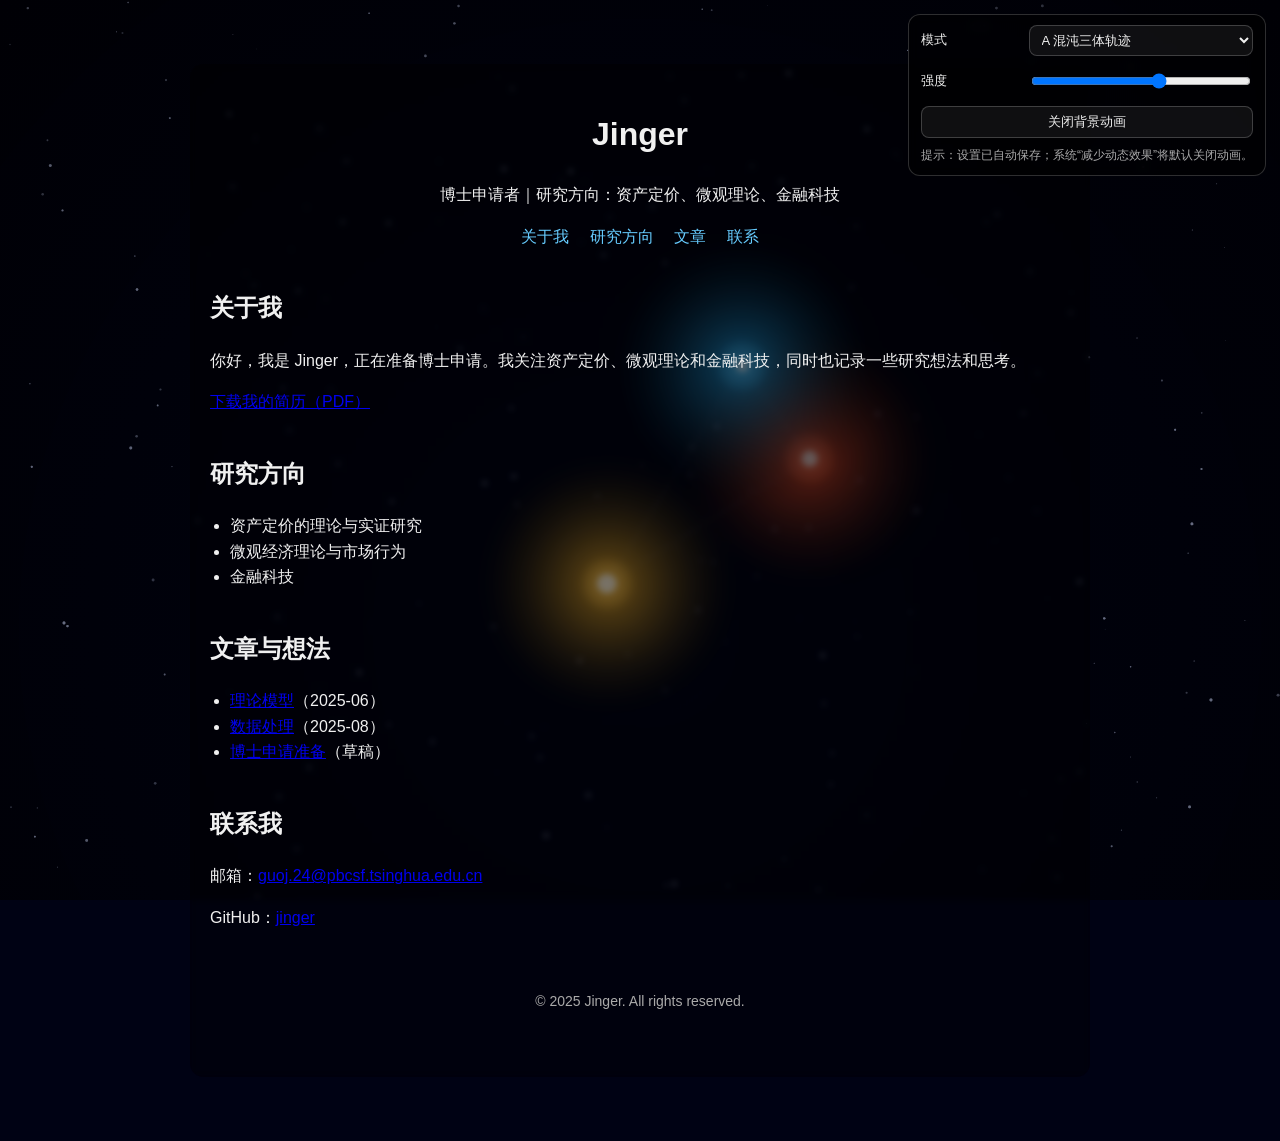
==== index.html @ 5fe36a2c "chore: site update 2025-09-07 17:01:56" ====
<!doctype html>
<html lang="zh-CN">
<head>
  <meta charset="utf-8">
  <title>Jinger - 个人主页</title>
  <meta name="viewport" content="width=device-width, initial-scale=1">
  <style>
    :root { --panel-bg: rgba(0,0,0,.35); --text:#f0f0f0; --link:#66ccff; --accent:#7cc0ff; }
    body { margin:0; font-family:-apple-system,BlinkMacSystemFont,"Segoe UI",Roboto,Helvetica,Arial,sans-serif;
           line-height:1.6; color:var(--text); background:#000214; }
    main { max-width:860px; margin:64px auto; padding:24px 20px; background:var(--panel-bg);
           backdrop-filter:blur(3px); border-radius:14px; position:relative; z-index:0; }
    header, footer { text-align:center; margin-bottom:40px; }
    nav a { margin:0 8px; text-decoration:none; color:var(--link); }
    section { margin-bottom:40px; } ul { padding-left:20px; }
    footer { color:#aaa; font-size:14px; margin-top:60px; }
    .hud{ position:fixed; top:14px; right:14px; z-index:10; display:grid; gap:8px; grid-template-columns:auto auto;
          align-items:center; background:rgba(0,0,0,.5); border:1px solid rgba(255,255,255,.18); border-radius:12px;
          padding:10px 12px; backdrop-filter:blur(6px); font-size:13px; }
    .hud select,.hud input[type="range"],.hud button{ background:rgba(255,255,255,.06); color:var(--text);
          border:1px solid rgba(255,255,255,.2); border-radius:8px; padding:6px 8px; font-size:13px; }
    .hud .wide{ grid-column:1 / -1; } .hud .muted{ opacity:.7; font-size:12px; }
  </style>
</head>
<body>
  <canvas id="bg" style="position:fixed;inset:0;z-index:-2;display:block;"></canvas>
  <div aria-hidden="true" style="position:fixed;inset:0;
       background:radial-gradient(ellipse at 50% 70%, rgba(0,10,30,.25), rgba(0,0,0,.62)); z-index:-1;"></div>

  <div class="hud" role="region" aria-label="背景设置">
    <label for="mode">模式</label>
    <select id="mode" aria-label="背景模式选择">
      <option value="chaos">A 混沌三体轨迹</option>
      <option value="eclipse">B 掩星日食</option>
      <option value="emblem">C 三日凌空符号</option>
    </select>
    <label for="intensity">强度</label>
    <input id="intensity" type="range" min="0" max="100" step="1" value="60" aria-label="动画强度">
    <button id="toggle" class="wide" aria-pressed="true">关闭背景动画</button>
    <div class="muted wide">提示：设置已自动保存；系统“减少动态效果”将默认关闭动画。</div>
  </div>

  <main>
    <header>
      <h1>Jinger</h1>
      <p>博士申请者｜研究方向：资产定价、微观理论、金融科技</p>
      <nav>
        <a href="#about">关于我</a>
        <a href="#research">研究方向</a>
        <a href="#articles">文章</a>
        <a href="#contact">联系</a>
      </nav>
    </header>

    <section id="about">
      <h2>关于我</h2>
      <p>你好，我是 Jinger，正在准备博士申请。我关注资产定价、微观理论和金融科技，同时也记录一些研究想法和思考。</p>
      <p><a href="CV.pdf" target="_blank">下载我的简历（PDF）</a></p>
    </section>

    <section id="research">
      <h2>研究方向</h2>
      <ul>
        <li>资产定价的理论与实证研究</li>
        <li>微观经济理论与市场行为</li>
        <li>金融科技</li>
      </ul>
    </section>

    <section id="articles">
      <h2>文章与想法</h2>
      <ul>
        <li><a href="#">理论模型</a>（2025-06）</li>
        <li><a href="#">数据处理</a>（2025-08）</li>
        <li><a href="#">博士申请准备</a>（草稿）</li>
      </ul>
    </section>

    <section id="contact">
      <h2>联系我</h2>
      <p>邮箱：<a href="mailto:guoj.24@pbcsf.tsinghua.edu.cn">guoj.24@pbcsf.tsinghua.edu.cn</a></p>
      <p>GitHub：<a href="https://github.com/jingeriiing" target="_blank">jinger</a></p>
    </section>

    <footer><p>© 2025 Jinger. All rights reserved.</p></footer>
  </main>

  <script>
  (function(){
    const canvas = document.getElementById('bg');
    const ctx = canvas.getContext('2d');
    const dpr = Math.min(window.devicePixelRatio || 1, 2);
    const selMode = document.getElementById('mode');
    const rangeIntensity = document.getElementById('intensity');
    const btnToggle = document.getElementById('toggle');
    const key = 'bg-state-v1';
    const prefersReduced = matchMedia('(prefers-reduced-motion: reduce)').matches;
    const saved = JSON.parse(localStorage.getItem(key) || 'null');
    const state = { running: saved?.running ?? (!prefersReduced), mode: saved?.mode ?? 'chaos', intensity: saved?.intensity ?? 60 };

    selMode.value = state.mode; rangeIntensity.value = state.intensity;
    btnToggle.setAttribute('aria-pressed', state.running);
    btnToggle.textContent = state.running ? '关闭背景动画' : '开启背景动画';

    function persist(){ localStorage.setItem(key, JSON.stringify(state)); }
    function resize(){ canvas.width=Math.floor(innerWidth*dpr); canvas.height=Math.floor(innerHeight*dpr);
      ctx.setTransform(dpr,0,0,dpr,0,0); if(!state.running){ ctx.fillStyle='#000214'; ctx.fillRect(0,0,innerWidth,innerHeight);} }
    addEventListener('resize', resize, {passive:true}); resize();

    function makeStars(n){ return Array.from({length:n},()=>({x:Math.random()*innerWidth,y:Math.random()*innerHeight,r:Math.random()*1.2+.3,a:Math.random()*Math.PI*2,s:Math.random()*.2+.05})); }

    function Chaos(){ const stars=makeStars(240);
      const suns=[{x:innerWidth*.52,y:innerHeight*.45,r:3.2,hue:40,phase:Math.random()*6.28},
                  {x:innerWidth*.48,y:innerHeight*.52,r:2.6,hue:12,phase:Math.random()*6.28},
                  {x:innerWidth*.55,y:innerHeight*.50,r:2.0,hue:200,phase:Math.random()*6.28}];
      let t=0; return { step(intensity){ const k=intensity/60; t+=0.016*k;
        ctx.fillStyle='rgba(0,2,10,0.18)'; ctx.fillRect(0,0,innerWidth,innerHeight);
        for(const s of stars){ s.a+=s.s*(.8+.6*k); const tw=(Math.sin(s.a)*.5+.5)*.6+.2;
          ctx.globalAlpha=tw; ctx.fillStyle='#cfd8ff'; ctx.beginPath(); ctx.arc(s.x,s.y,s.r,0,Math.PI*2); ctx.fill();}
        ctx.globalAlpha=1;
        suns.forEach((s,i)=>{ const R1=(60+22*Math.sin(t*.7+i))*(.8+.5*k), R2=(90+18*Math.cos(t*.5+i*1.7))*(.8+.5*k);
          s.x=innerWidth/2+Math.cos(t*.6+s.phase)*R2+Math.sin(t*.9+i)*R1*.6;
          s.y=innerHeight/2+Math.sin(t*.6+s.phase)*R2*.7+Math.cos(t*.7+i)*R1*.5;
          const grd=ctx.createRadialGradient(s.x,s.y,0,s.x,s.y,140);
          grd.addColorStop(0,`hsla(${s.hue},95%,65%,.95)`); grd.addColorStop(.2,`hsla(${s.hue},90%,55%,.35)`); grd.addColorStop(1,'rgba(0,0,0,0)');
          ctx.fillStyle=grd; ctx.beginPath(); ctx.arc(s.x,s.y,140,0,Math.PI*2); ctx.fill();
          ctx.fillStyle=`hsl(${s.hue},95%,90%)`; ctx.beginPath(); ctx.arc(s.x,s.y,s.r*3,0,Math.PI*2); ctx.fill();});
        ctx.globalAlpha=.18; ctx.strokeStyle='rgba(180,200,255,.5)'; ctx.lineWidth=.6; ctx.beginPath();
        suns.forEach((s,i)=>{ i?ctx.lineTo(s.x,s.y):ctx.moveTo(s.x,s.y);}); ctx.closePath(); ctx.stroke(); ctx.globalAlpha=1; } } }

    function Eclipse(){ const stars=makeStars(180); let t=0, phase=Math.random()*6.28; const sweepR=Math.max(innerWidth,innerHeight)*.75;
      return { step(intensity){ const k=intensity/60; t+=0.012*(.8+.8*k);
        ctx.fillStyle='rgba(0,5,18,0.25)'; ctx.fillRect(0,0,innerWidth,innerHeight);
        for(const s of stars){ s.a+=s.s*(.6+.4*k); const tw=(Math.sin(s.a)*.5+.5)*.5+.25;
          ctx.globalAlpha=tw; ctx.fillStyle='#d6ddff'; ctx.beginPath(); ctx.arc(s.x,s.y,s.r,0,Math.PI*2); ctx.fill(); }
        ctx.globalAlpha=1;
        const cx=innerWidth*.5+Math.cos(t*.4+phase)*120, cy=innerHeight*.48+Math.sin(t*.4+phase)*80;
        const grd=ctx.createRadialGradient(cx,cy,0,cx,cy,260); grd.addColorStop(0,'rgba(255,240,200,.85)');
        grd.addColorStop(.3,'rgba(255,200,120,.35)'); grd.addColorStop(1,'rgba(0,0,0,0)');
        ctx.fillStyle=grd; ctx.beginPath(); ctx.arc(cx,cy,260,0,Math.PI*2); ctx.fill();
        const mx=innerWidth*.5+Math.cos(t*.7+phase)*220*(.8+.4*k), my=innerHeight*.5+Math.sin(t*.7+phase*1.2)*160*(.8+.4*k);
        ctx.fillStyle='rgba(0,0,0,.9)'; ctx.beginPath(); ctx.arc(mx,my,sweepR*.32,0,Math.PI*2); ctx.fill();
        ctx.globalAlpha=.25; ctx.fillStyle='rgba(80,120,255,.5)'; ctx.beginPath(); ctx.arc(innerWidth*.2,innerHeight*.8,200,0,Math.PI*2); ctx.fill();
        ctx.fillStyle='rgba(255,120,80,.35)'; ctx.beginPath(); ctx.arc(innerWidth*.8,innerHeight*.2,180,0,Math.PI*2); ctx.fill(); ctx.globalAlpha=1; } } }

    function Emblem(){ let t=0; return { step(intensity){ const k=intensity/60; t+=0.01*(.7+.9*k);
      ctx.fillStyle='rgba(0,2,10,1)'; ctx.fillRect(0,0,innerWidth,innerHeight);
      const cx=innerWidth/2, cy=innerHeight/2, R=Math.min(innerWidth,innerHeight)*.22, a=t*.6;
      ctx.strokeStyle='rgba(160,200,255,.45)'; ctx.lineWidth=2; ctx.beginPath(); ctx.arc(cx,cy,R,0,Math.PI*2); ctx.stroke();
      for(let i=0;i<3;i++){ const ang=a+i*2*Math.PI/3, x=cx+Math.cos(ang)*R, y=cy+Math.sin(ang)*R;
        const g=ctx.createRadialGradient(x,y,0,x,y,80); g.addColorStop(0,'rgba(180,220,255,.9)'); g.addColorStop(1,'rgba(0,0,0,0)');
        ctx.fillStyle=g; ctx.beginPath(); ctx.arc(x,y,80,0,Math.PI*2); ctx.fill();
        ctx.fillStyle='rgba(230,240,255,.95)'; ctx.beginPath(); ctx.arc(x,y,6+2*k,0,Math.PI*2); ctx.fill(); }
      ctx.strokeStyle='rgba(120,160,255,.25)'; ctx.lineWidth=1; const tickR=R*1.12; ctx.beginPath();
      for(let i=0;i<90;i++){ const ang=i*(Math.PI*2/90)+a*.6; const x1=cx+Math.cos(ang)*(tickR-6), y1=cy+Math.sin(ang)*(tickR-6);
        const x2=cx+Math.cos(ang)*(tickR), y2=cy+Math.sin(ang)*(tickR); ctx.moveTo(x1,y1); ctx.lineTo(x2,y2);} ctx.stroke(); } } }

    const modes = {chaos:Chaos, eclipse:Eclipse, emblem:Emblem};
    let engine = modes[state.mode](); let rafId=0;

    function loop(){ if(!state.running) return; engine.step(Number(state.intensity)); rafId=requestAnimationFrame(loop); }
    function start(){ if(state.running) return; state.running=true; persist(); btnToggle.setAttribute('aria-pressed','true'); btnToggle.textContent='关闭背景动画'; loop(); }
    function stop(){ if(!state.running) return; state.running=false; persist(); btnToggle.setAttribute('aria-pressed','false'); btnToggle.textContent='开启背景动画';
      cancelAnimationFrame(rafId); ctx.fillStyle='#000214'; ctx.fillRect(0,0,innerWidth,innerHeight); }
    btnToggle.addEventListener('click', ()=> (state.running?stop():start()));
    selMode.addEventListener('change', ()=>{ state.mode=selMode.value; persist(); engine=modes[state.mode](); ctx.fillStyle='#000214'; ctx.fillRect(0,0,innerWidth,innerHeight); });
    rangeIntensity.addEventListener('input', ()=>{ state.intensity=Number(rangeIntensity.value); persist(); });

    // 首帧初始化
    if(state.running){ loop(); } else { stop(); }
  })();
  </script>
</body>
</html>
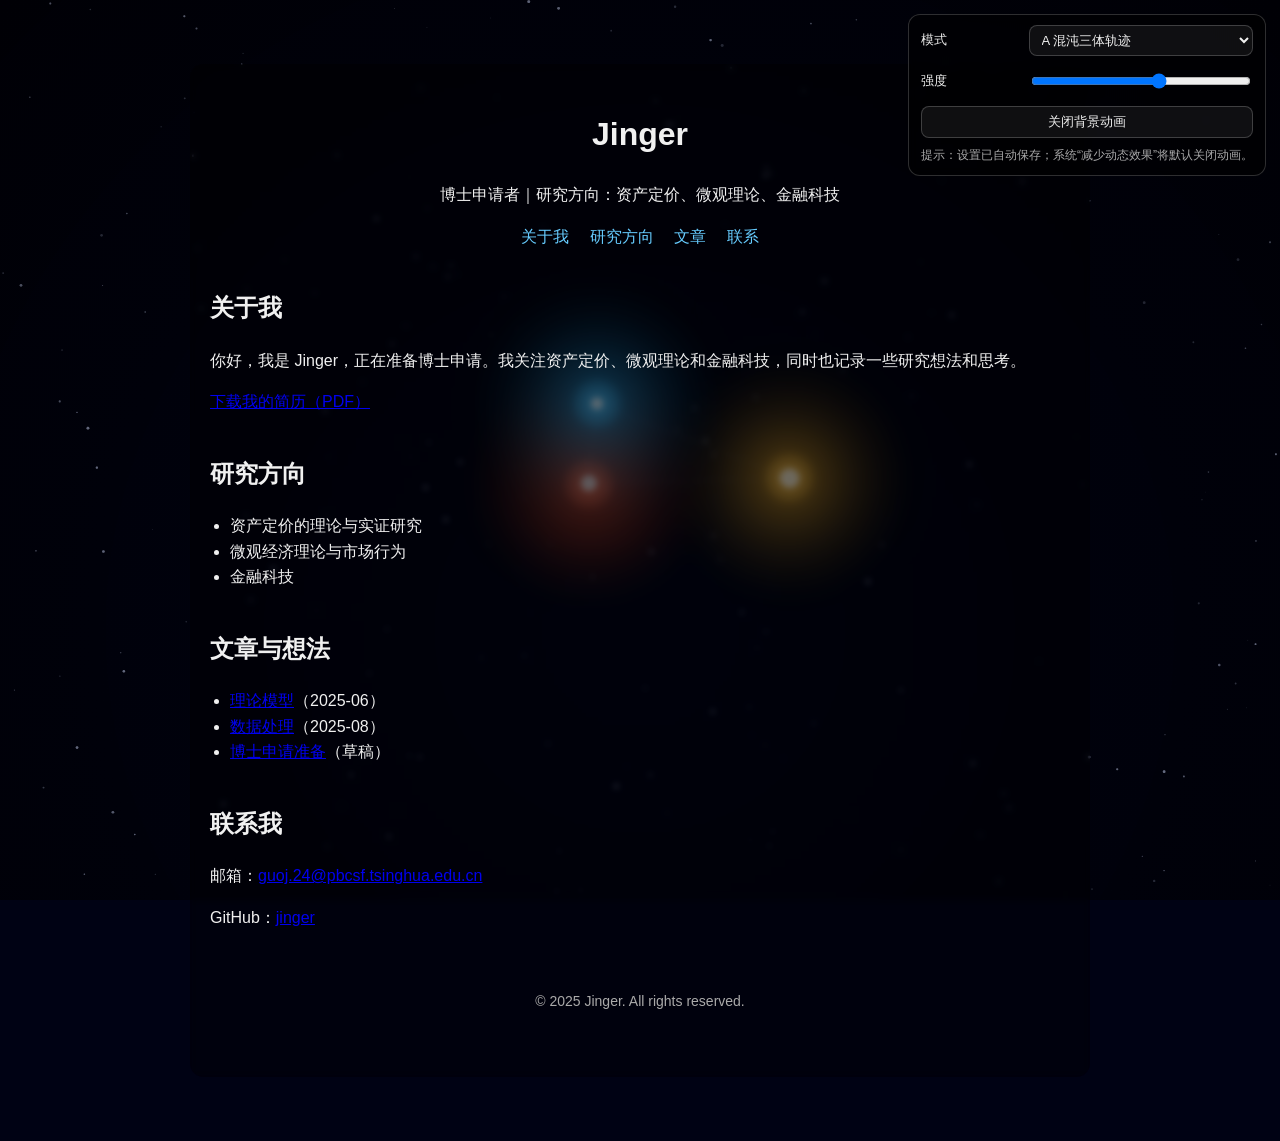
==== commit 1957bb2c: "chore: site update 2025-09-07 17:08:09" ====
--- a/index.html
+++ b/index.html
@@ -95,9 +95,23 @@
     const rangeIntensity = document.getElementById('intensity');
     const btnToggle = document.getElementById('toggle');
     const key = 'bg-state-v1';
-    const prefersReduced = matchMedia('(prefers-reduced-motion: reduce)').matches;
-    const saved = JSON.parse(localStorage.getItem(key) || 'null');
+    const prefersReduced = (window.matchMedia && window.matchMedia('(prefers-reduced-motion: reduce)').matches) || false;
+    let saved = null;
+    try { saved = JSON.parse(localStorage.getItem(key) || 'null'); } catch (_) { saved = null; }
     const state = { running: saved?.running ?? (!prefersReduced), mode: saved?.mode ?? 'chaos', intensity: saved?.intensity ?? 60 };
+
+    // URL 强制参数：?bg=on/off &mode=chaos|eclipse|emblem
+    try {
+      const usp = new URLSearchParams(location.search);
+      const bgParam = usp.get('bg');
+      const modeParam = usp.get('mode');
+      if (bgParam === 'on')  state.running = true;
+      if (bgParam === 'off') state.running = false;
+      if (modeParam && ['chaos','eclipse','emblem'].includes(modeParam)) {
+        state.mode = modeParam;
+      }
+    } catch(_) {}
+
 
     selMode.value = state.mode; rangeIntensity.value = state.intensity;
     btnToggle.setAttribute('aria-pressed', state.running);
@@ -160,11 +174,26 @@
     let engine = modes[state.mode](); let rafId=0;
 
     function loop(){ if(!state.running) return; engine.step(Number(state.intensity)); rafId=requestAnimationFrame(loop); }
-    function start(){ if(state.running) return; state.running=true; persist(); btnToggle.setAttribute('aria-pressed','true'); btnToggle.textContent='关闭背景动画'; loop(); }
+    function start(){
+      if (state.running) return;
+      state.running = true; persist();
+      btnToggle.setAttribute('aria-pressed','true');
+      btnToggle.textContent = '关闭背景动画';
+      cancelAnimationFrame(rafId); // 保险：先取消潜在旧帧
+      loop();                      // 进入主循环
+    }
+
     function stop(){ if(!state.running) return; state.running=false; persist(); btnToggle.setAttribute('aria-pressed','false'); btnToggle.textContent='开启背景动画';
       cancelAnimationFrame(rafId); ctx.fillStyle='#000214'; ctx.fillRect(0,0,innerWidth,innerHeight); }
     btnToggle.addEventListener('click', ()=> (state.running?stop():start()));
-    selMode.addEventListener('change', ()=>{ state.mode=selMode.value; persist(); engine=modes[state.mode](); ctx.fillStyle='#000214'; ctx.fillRect(0,0,innerWidth,innerHeight); });
+    selMode.addEventListener('change', ()=>{
+      state.mode = selMode.value; persist();
+      cancelAnimationFrame(rafId);             // 先停掉旧循环
+      engine = modes[state.mode]();            // 重建引擎
+      ctx.fillStyle = '#000214'; ctx.fillRect(0,0,innerWidth,innerHeight); // 清屏
+      if (state.running) loop();               // 若处于运行状态，立刻重启
+    });
+
     rangeIntensity.addEventListener('input', ()=>{ state.intensity=Number(rangeIntensity.value); persist(); });
 
     // 首帧初始化
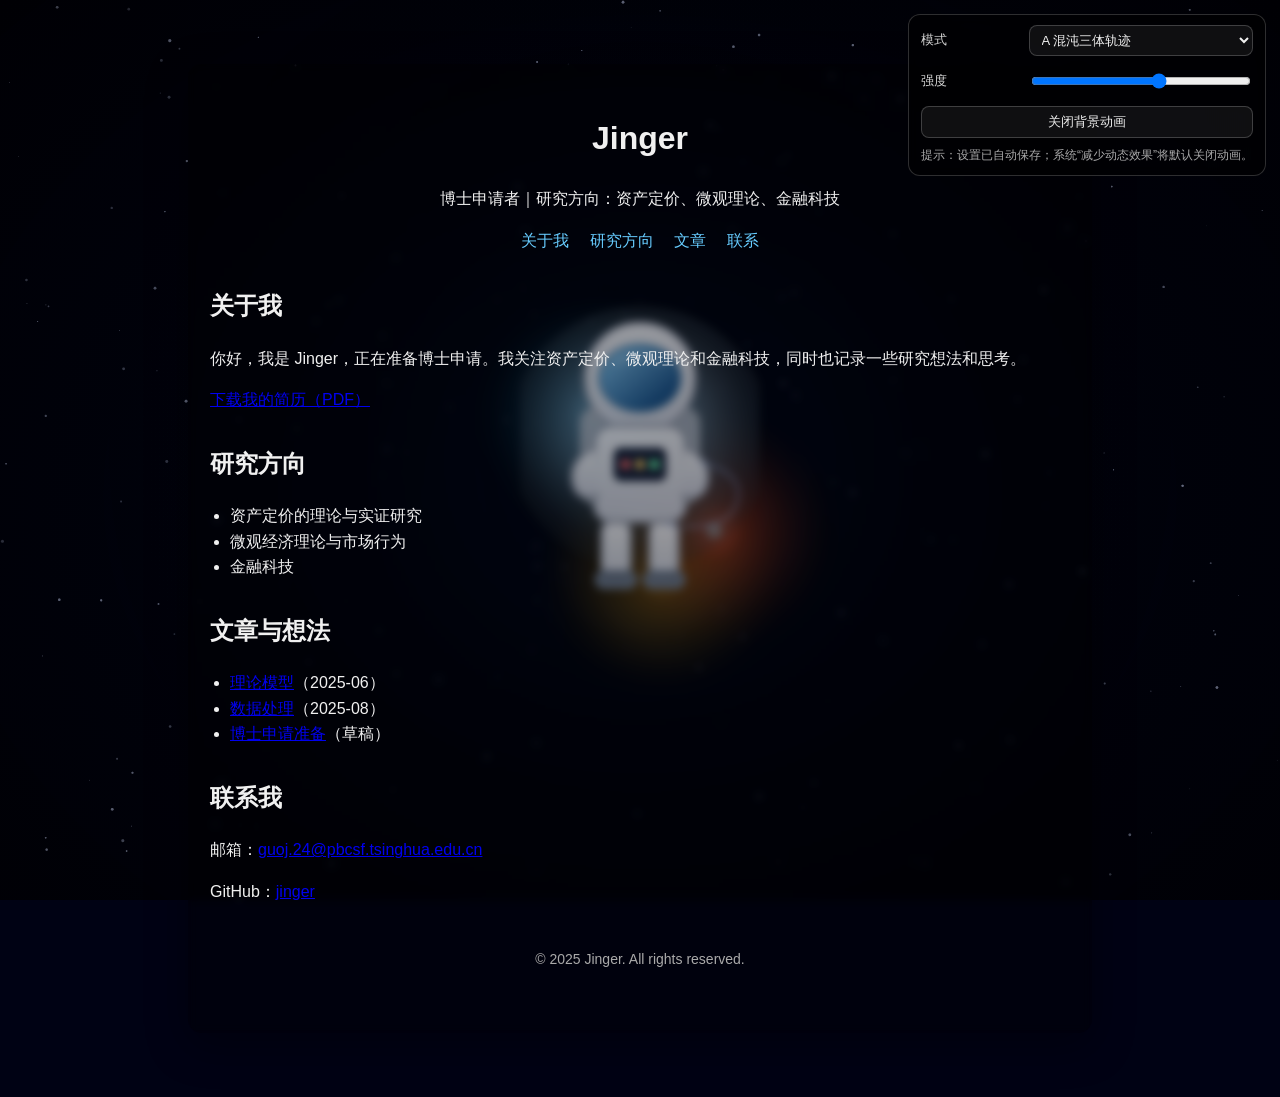
==== commit f471ee88: "fix: robust bg controls & mode restart" ====
--- a/index.html
+++ b/index.html
@@ -1,4 +1,3 @@
-
 <!doctype html>
 <html lang="zh-CN">
 <head>
@@ -7,27 +6,132 @@
   <meta name="viewport" content="width=device-width, initial-scale=1">
   <style>
     :root { --panel-bg: rgba(0,0,0,.35); --text:#f0f0f0; --link:#66ccff; --accent:#7cc0ff; }
-    body { margin:0; font-family:-apple-system,BlinkMacSystemFont,"Segoe UI",Roboto,Helvetica,Arial,sans-serif;
-           line-height:1.6; color:var(--text); background:#000214; }
-    main { max-width:860px; margin:64px auto; padding:24px 20px; background:var(--panel-bg);
-           backdrop-filter:blur(3px); border-radius:14px; position:relative; z-index:0; }
-    header, footer { text-align:center; margin-bottom:40px; }
-    nav a { margin:0 8px; text-decoration:none; color:var(--link); }
-    section { margin-bottom:40px; } ul { padding-left:20px; }
-    footer { color:#aaa; font-size:14px; margin-top:60px; }
-    .hud{ position:fixed; top:14px; right:14px; z-index:10; display:grid; gap:8px; grid-template-columns:auto auto;
-          align-items:center; background:rgba(0,0,0,.5); border:1px solid rgba(255,255,255,.18); border-radius:12px;
-          padding:10px 12px; backdrop-filter:blur(6px); font-size:13px; }
-    .hud select,.hud input[type="range"],.hud button{ background:rgba(255,255,255,.06); color:var(--text);
-          border:1px solid rgba(255,255,255,.2); border-radius:8px; padding:6px 8px; font-size:13px; }
-    .hud .wide{ grid-column:1 / -1; } .hud .muted{ opacity:.7; font-size:12px; }
+    html,body { height: 100%; }
+    body {
+      margin: 0;
+      font-family: -apple-system, BlinkMacSystemFont, "Segoe UI", Roboto, Helvetica, Arial, sans-serif;
+      line-height: 1.6; color: var(--text); background: #000214;
+    }
+
+    /* 让主体内容绝对居中呈现 */
+    .hero {
+      min-height: 100vh;
+      display: flex;
+      align-items: center;
+      justify-content: center;
+      padding: 64px 16px;
+      position: relative;
+      z-index: 0;
+    }
+    main {
+      width: min(860px, 92vw);
+      padding: 28px 22px;
+      background: var(--panel-bg);
+      backdrop-filter: blur(4px);
+      border-radius: 14px;
+      box-shadow: 0 12px 40px rgba(0,0,0,.35);
+    }
+    header, footer { text-align: center; margin-bottom: 34px; }
+    nav a { margin: 0 8px; text-decoration: none; color: var(--link); }
+    section { margin-bottom: 32px; }
+    ul { padding-left: 20px; }
+    footer { color: #aaa; font-size: 14px; margin-top: 44px; }
+
+    /* 右上角控制面板 */
+    .hud {
+      position: fixed; top: 14px; right: 14px; z-index: 10;
+      display: grid; gap: 8px; grid-template-columns: auto auto; align-items: center;
+      background: rgba(0,0,0,.5); border: 1px solid rgba(255,255,255,.18);
+      border-radius: 12px; padding: 10px 12px; backdrop-filter: blur(6px);
+      font-size: 13px;
+    }
+    .hud label { opacity: .9; }
+    .hud select, .hud input[type="range"], .hud button {
+      background: rgba(255,255,255,.06); color: var(--text);
+      border: 1px solid rgba(255,255,255,.2); border-radius: 8px;
+      padding: 6px 8px; font-size: 13px;
+    }
+    .hud button { cursor: pointer; }
+    .hud .wide { grid-column: 1 / -1; }
+    .hud .muted { opacity: .7; font-size: 12px; }
+
+    /* 宇航员：置中漂浮，透传鼠标事件，不挡交互 */
+    .astronaut {
+      position: fixed; left: 50%; top: 50%;
+      transform: translate(-50%, -50%);
+      width: min(240px, 35vw);
+      opacity: .95;
+      z-index: -0.5; /* 在内容下、背景上 */
+      pointer-events: none;
+      filter: drop-shadow(0 12px 24px rgba(0,0,0,.35));
+      animation: float 6.5s ease-in-out infinite, yaw 9s ease-in-out infinite;
+    }
+    @keyframes float {
+      0%,100% { transform: translate(-50%,-50%) translateY(-6px); }
+      50%     { transform: translate(-50%,-50%) translateY(6px); }
+    }
+    @keyframes yaw {
+      0%,100% { rotate: -2deg; }
+      50%     { rotate: 2deg; }
+    }
   </style>
 </head>
 <body>
+
+  <!-- 全屏背景画布 -->
   <canvas id="bg" style="position:fixed;inset:0;z-index:-2;display:block;"></canvas>
-  <div aria-hidden="true" style="position:fixed;inset:0;
-       background:radial-gradient(ellipse at 50% 70%, rgba(0,10,30,.25), rgba(0,0,0,.62)); z-index:-1;"></div>
-
+  <!-- 将径向渐变中心上移到 55% 处，更靠近屏幕中部 -->
+  <div aria-hidden="true"
+       style="position:fixed;inset:0;
+              background:radial-gradient(ellipse at 50% 55%, rgba(0,12,32,.28), rgba(0,0,0,.66));
+              z-index:-1;"></div>
+
+  <!-- 中央宇航员（内联 SVG，轻量） -->
+  <svg class="astronaut" viewBox="0 0 200 260" xmlns="http://www.w3.org/2000/svg" aria-hidden="true">
+    <!-- 轻发光外圈 -->
+    <defs>
+      <radialGradient id="gGlow" cx="50%" cy="45%" r="70%">
+        <stop offset="0%" stop-color="rgba(180,220,255,.9)"/>
+        <stop offset="100%" stop-color="rgba(0,0,0,0)"/>
+      </radialGradient>
+      <linearGradient id="gSuit" x1="0" y1="0" x2="0" y2="1">
+        <stop offset="0%" stop-color="#f4f7ff"/>
+        <stop offset="100%" stop-color="#cfd6e6"/>
+      </linearGradient>
+      <linearGradient id="gVisor" x1="0" y1="0" x2="1" y2="1">
+        <stop offset="0%" stop-color="#8fd3ff"/>
+        <stop offset="100%" stop-color="#003a7a"/>
+      </linearGradient>
+    </defs>
+    <circle cx="100" cy="120" r="110" fill="url(#gGlow)"/>
+    <!-- 背包 -->
+    <rect x="50" y="95" width="100" height="80" rx="12" fill="#aeb7c7" opacity=".9"/>
+    <!-- 头盔外壳 -->
+    <circle cx="100" cy="70" r="46" fill="url(#gSuit)" stroke="#9aa3b6" stroke-width="3"/>
+    <!-- 面罩 -->
+    <ellipse cx="100" cy="70" rx="34" ry="28" fill="url(#gVisor)" stroke="#5b86ad" stroke-width="2"/>
+    <path d="M80 58 C92 50 108 50 120 58" fill="none" stroke="rgba(255,255,255,.5)" stroke-width="3" opacity=".6"/>
+    <!-- 身体 -->
+    <rect x="62" y="110" width="76" height="80" rx="14" fill="url(#gSuit)" stroke="#9aa3b6" stroke-width="3"/>
+    <!-- 控制面板 -->
+    <rect x="78" y="128" width="44" height="28" rx="6" fill="#1a2540"/>
+    <circle cx="88" cy="142" r="4" fill="#ff6b6b"/>
+    <circle cx="100" cy="142" r="4" fill="#ffd166"/>
+    <circle cx="112" cy="142" r="4" fill="#6bffb2"/>
+    <!-- 手臂 -->
+    <path d="M62 128 q-22 10 -18 30 q4 16 22 10" fill="url(#gSuit)" stroke="#9aa3b6" stroke-width="3"/>
+    <path d="M138 128 q22 10 18 30 q-4 16 -22 10" fill="url(#gSuit)" stroke="#9aa3b6" stroke-width="3"/>
+    <!-- 腿 -->
+    <rect x="68" y="190" width="24" height="44" rx="8" fill="url(#gSuit)" stroke="#9aa3b6" stroke-width="3"/>
+    <rect x="108" y="190" width="24" height="44" rx="8" fill="url(#gSuit)" stroke="#9aa3b6" stroke-width="3"/>
+    <!-- 靴子 -->
+    <rect x="62" y="230" width="36" height="16" rx="8" fill="#6b7a91"/>
+    <rect x="102" y="230" width="36" height="16" rx="8" fill="#6b7a91"/>
+    <!-- 安全绳（淡） -->
+    <path d="M150 140 q40 10 30 36 q-10 24 -60 16" fill="none" stroke="rgba(160,190,255,.45)" stroke-width="2"/>
+  </svg>
+
+  <!-- 控制面板：模式/强度/开关（状态记忆） -->
   <div class="hud" role="region" aria-label="背景设置">
     <label for="mode">模式</label>
     <select id="mode" aria-label="背景模式选择">
@@ -35,171 +139,226 @@
       <option value="eclipse">B 掩星日食</option>
       <option value="emblem">C 三日凌空符号</option>
     </select>
+
     <label for="intensity">强度</label>
     <input id="intensity" type="range" min="0" max="100" step="1" value="60" aria-label="动画强度">
+
     <button id="toggle" class="wide" aria-pressed="true">关闭背景动画</button>
     <div class="muted wide">提示：设置已自动保存；系统“减少动态效果”将默认关闭动画。</div>
   </div>
 
-  <main>
-    <header>
-      <h1>Jinger</h1>
-      <p>博士申请者｜研究方向：资产定价、微观理论、金融科技</p>
-      <nav>
-        <a href="#about">关于我</a>
-        <a href="#research">研究方向</a>
-        <a href="#articles">文章</a>
-        <a href="#contact">联系</a>
-      </nav>
-    </header>
-
-    <section id="about">
-      <h2>关于我</h2>
-      <p>你好，我是 Jinger，正在准备博士申请。我关注资产定价、微观理论和金融科技，同时也记录一些研究想法和思考。</p>
-      <p><a href="CV.pdf" target="_blank">下载我的简历（PDF）</a></p>
-    </section>
-
-    <section id="research">
-      <h2>研究方向</h2>
-      <ul>
-        <li>资产定价的理论与实证研究</li>
-        <li>微观经济理论与市场行为</li>
-        <li>金融科技</li>
-      </ul>
-    </section>
-
-    <section id="articles">
-      <h2>文章与想法</h2>
-      <ul>
-        <li><a href="#">理论模型</a>（2025-06）</li>
-        <li><a href="#">数据处理</a>（2025-08）</li>
-        <li><a href="#">博士申请准备</a>（草稿）</li>
-      </ul>
-    </section>
-
-    <section id="contact">
-      <h2>联系我</h2>
-      <p>邮箱：<a href="mailto:guoj.24@pbcsf.tsinghua.edu.cn">guoj.24@pbcsf.tsinghua.edu.cn</a></p>
-      <p>GitHub：<a href="https://github.com/jingeriiing" target="_blank">jinger</a></p>
-    </section>
-
-    <footer><p>© 2025 Jinger. All rights reserved.</p></footer>
-  </main>
-
+  <!-- 主体内容（正中呈现） -->
+  <div class="hero">
+    <main>
+      <header>
+        <h1>Jinger</h1>
+        <p>博士申请者｜研究方向：资产定价、微观理论、金融科技</p>
+        <nav>
+          <a href="#about">关于我</a>
+          <a href="#research">研究方向</a>
+          <a href="#articles">文章</a>
+          <a href="#contact">联系</a>
+        </nav>
+      </header>
+
+      <section id="about">
+        <h2>关于我</h2>
+        <p>你好，我是 Jinger，正在准备博士申请。我关注资产定价、微观理论和金融科技，同时也记录一些研究想法和思考。</p>
+        <p><a href="CV.pdf" target="_blank">下载我的简历（PDF）</a></p>
+      </section>
+
+      <section id="research">
+        <h2>研究方向</h2>
+        <ul>
+          <li>资产定价的理论与实证研究</li>
+          <li>微观经济理论与市场行为</li>
+          <li>金融科技</li>
+        </ul>
+      </section>
+
+      <section id="articles">
+        <h2>文章与想法</h2>
+        <ul>
+          <li><a href="#">理论模型</a>（2025-06）</li>
+          <li><a href="#">数据处理</a>（2025-08）</li>
+          <li><a href="#">博士申请准备</a>（草稿）</li>
+        </ul>
+      </section>
+
+      <section id="contact">
+        <h2>联系我</h2>
+        <p>邮箱：<a href="mailto:guoj.24@pbcsf.tsinghua.edu.cn">guoj.24@pbcsf.tsinghua.edu.cn</a></p>
+        <p>GitHub：<a href="https://github.com/jingeriiing" target="_blank">jinger</a></p>
+      </section>
+
+      <footer><p>© 2025 Jinger. All rights reserved.</p></footer>
+    </main>
+  </div>
+
+  <!-- 背景动画：三种可切换模式（中心聚焦 + 稳定启动） -->
   <script>
   (function(){
     const canvas = document.getElementById('bg');
     const ctx = canvas.getContext('2d');
     const dpr = Math.min(window.devicePixelRatio || 1, 2);
+
     const selMode = document.getElementById('mode');
     const rangeIntensity = document.getElementById('intensity');
     const btnToggle = document.getElementById('toggle');
+
     const key = 'bg-state-v1';
     const prefersReduced = (window.matchMedia && window.matchMedia('(prefers-reduced-motion: reduce)').matches) || false;
-    let saved = null;
-    try { saved = JSON.parse(localStorage.getItem(key) || 'null'); } catch (_) { saved = null; }
+    let saved = null; try { saved = JSON.parse(localStorage.getItem(key) || 'null'); } catch (_) {}
     const state = { running: saved?.running ?? (!prefersReduced), mode: saved?.mode ?? 'chaos', intensity: saved?.intensity ?? 60 };
 
-    // URL 强制参数：?bg=on/off &mode=chaos|eclipse|emblem
-    try {
-      const usp = new URLSearchParams(location.search);
-      const bgParam = usp.get('bg');
-      const modeParam = usp.get('mode');
-      if (bgParam === 'on')  state.running = true;
-      if (bgParam === 'off') state.running = false;
-      if (modeParam && ['chaos','eclipse','emblem'].includes(modeParam)) {
-        state.mode = modeParam;
-      }
-    } catch(_) {}
-
-
-    selMode.value = state.mode; rangeIntensity.value = state.intensity;
+    // UI 初始化
+    selMode.value = state.mode;
+    rangeIntensity.value = state.intensity;
     btnToggle.setAttribute('aria-pressed', state.running);
     btnToggle.textContent = state.running ? '关闭背景动画' : '开启背景动画';
 
-    function persist(){ localStorage.setItem(key, JSON.stringify(state)); }
-    function resize(){ canvas.width=Math.floor(innerWidth*dpr); canvas.height=Math.floor(innerHeight*dpr);
-      ctx.setTransform(dpr,0,0,dpr,0,0); if(!state.running){ ctx.fillStyle='#000214'; ctx.fillRect(0,0,innerWidth,innerHeight);} }
+    function persist(){ try { localStorage.setItem(key, JSON.stringify(state)); } catch(_){} }
+
+    function resize(){
+      canvas.width = Math.floor(innerWidth * dpr);
+      canvas.height = Math.floor(innerHeight * dpr);
+      ctx.setTransform(dpr,0,0,dpr,0,0);
+      if(!state.running){ ctx.fillStyle = '#000214'; ctx.fillRect(0,0,innerWidth,innerHeight); }
+    }
     addEventListener('resize', resize, {passive:true}); resize();
 
-    function makeStars(n){ return Array.from({length:n},()=>({x:Math.random()*innerWidth,y:Math.random()*innerHeight,r:Math.random()*1.2+.3,a:Math.random()*Math.PI*2,s:Math.random()*.2+.05})); }
-
-    function Chaos(){ const stars=makeStars(240);
-      const suns=[{x:innerWidth*.52,y:innerHeight*.45,r:3.2,hue:40,phase:Math.random()*6.28},
-                  {x:innerWidth*.48,y:innerHeight*.52,r:2.6,hue:12,phase:Math.random()*6.28},
-                  {x:innerWidth*.55,y:innerHeight*.50,r:2.0,hue:200,phase:Math.random()*6.28}];
-      let t=0; return { step(intensity){ const k=intensity/60; t+=0.016*k;
-        ctx.fillStyle='rgba(0,2,10,0.18)'; ctx.fillRect(0,0,innerWidth,innerHeight);
-        for(const s of stars){ s.a+=s.s*(.8+.6*k); const tw=(Math.sin(s.a)*.5+.5)*.6+.2;
-          ctx.globalAlpha=tw; ctx.fillStyle='#cfd8ff'; ctx.beginPath(); ctx.arc(s.x,s.y,s.r,0,Math.PI*2); ctx.fill();}
-        ctx.globalAlpha=1;
-        suns.forEach((s,i)=>{ const R1=(60+22*Math.sin(t*.7+i))*(.8+.5*k), R2=(90+18*Math.cos(t*.5+i*1.7))*(.8+.5*k);
-          s.x=innerWidth/2+Math.cos(t*.6+s.phase)*R2+Math.sin(t*.9+i)*R1*.6;
-          s.y=innerHeight/2+Math.sin(t*.6+s.phase)*R2*.7+Math.cos(t*.7+i)*R1*.5;
-          const grd=ctx.createRadialGradient(s.x,s.y,0,s.x,s.y,140);
-          grd.addColorStop(0,`hsla(${s.hue},95%,65%,.95)`); grd.addColorStop(.2,`hsla(${s.hue},90%,55%,.35)`); grd.addColorStop(1,'rgba(0,0,0,0)');
-          ctx.fillStyle=grd; ctx.beginPath(); ctx.arc(s.x,s.y,140,0,Math.PI*2); ctx.fill();
-          ctx.fillStyle=`hsl(${s.hue},95%,90%)`; ctx.beginPath(); ctx.arc(s.x,s.y,s.r*3,0,Math.PI*2); ctx.fill();});
-        ctx.globalAlpha=.18; ctx.strokeStyle='rgba(180,200,255,.5)'; ctx.lineWidth=.6; ctx.beginPath();
-        suns.forEach((s,i)=>{ i?ctx.lineTo(s.x,s.y):ctx.moveTo(s.x,s.y);}); ctx.closePath(); ctx.stroke(); ctx.globalAlpha=1; } } }
-
-    function Eclipse(){ const stars=makeStars(180); let t=0, phase=Math.random()*6.28; const sweepR=Math.max(innerWidth,innerHeight)*.75;
-      return { step(intensity){ const k=intensity/60; t+=0.012*(.8+.8*k);
-        ctx.fillStyle='rgba(0,5,18,0.25)'; ctx.fillRect(0,0,innerWidth,innerHeight);
-        for(const s of stars){ s.a+=s.s*(.6+.4*k); const tw=(Math.sin(s.a)*.5+.5)*.5+.25;
-          ctx.globalAlpha=tw; ctx.fillStyle='#d6ddff'; ctx.beginPath(); ctx.arc(s.x,s.y,s.r,0,Math.PI*2); ctx.fill(); }
-        ctx.globalAlpha=1;
-        const cx=innerWidth*.5+Math.cos(t*.4+phase)*120, cy=innerHeight*.48+Math.sin(t*.4+phase)*80;
-        const grd=ctx.createRadialGradient(cx,cy,0,cx,cy,260); grd.addColorStop(0,'rgba(255,240,200,.85)');
-        grd.addColorStop(.3,'rgba(255,200,120,.35)'); grd.addColorStop(1,'rgba(0,0,0,0)');
-        ctx.fillStyle=grd; ctx.beginPath(); ctx.arc(cx,cy,260,0,Math.PI*2); ctx.fill();
-        const mx=innerWidth*.5+Math.cos(t*.7+phase)*220*(.8+.4*k), my=innerHeight*.5+Math.sin(t*.7+phase*1.2)*160*(.8+.4*k);
-        ctx.fillStyle='rgba(0,0,0,.9)'; ctx.beginPath(); ctx.arc(mx,my,sweepR*.32,0,Math.PI*2); ctx.fill();
-        ctx.globalAlpha=.25; ctx.fillStyle='rgba(80,120,255,.5)'; ctx.beginPath(); ctx.arc(innerWidth*.2,innerHeight*.8,200,0,Math.PI*2); ctx.fill();
-        ctx.fillStyle='rgba(255,120,80,.35)'; ctx.beginPath(); ctx.arc(innerWidth*.8,innerHeight*.2,180,0,Math.PI*2); ctx.fill(); ctx.globalAlpha=1; } } }
-
-    function Emblem(){ let t=0; return { step(intensity){ const k=intensity/60; t+=0.01*(.7+.9*k);
-      ctx.fillStyle='rgba(0,2,10,1)'; ctx.fillRect(0,0,innerWidth,innerHeight);
-      const cx=innerWidth/2, cy=innerHeight/2, R=Math.min(innerWidth,innerHeight)*.22, a=t*.6;
-      ctx.strokeStyle='rgba(160,200,255,.45)'; ctx.lineWidth=2; ctx.beginPath(); ctx.arc(cx,cy,R,0,Math.PI*2); ctx.stroke();
-      for(let i=0;i<3;i++){ const ang=a+i*2*Math.PI/3, x=cx+Math.cos(ang)*R, y=cy+Math.sin(ang)*R;
-        const g=ctx.createRadialGradient(x,y,0,x,y,80); g.addColorStop(0,'rgba(180,220,255,.9)'); g.addColorStop(1,'rgba(0,0,0,0)');
-        ctx.fillStyle=g; ctx.beginPath(); ctx.arc(x,y,80,0,Math.PI*2); ctx.fill();
-        ctx.fillStyle='rgba(230,240,255,.95)'; ctx.beginPath(); ctx.arc(x,y,6+2*k,0,Math.PI*2); ctx.fill(); }
-      ctx.strokeStyle='rgba(120,160,255,.25)'; ctx.lineWidth=1; const tickR=R*1.12; ctx.beginPath();
-      for(let i=0;i<90;i++){ const ang=i*(Math.PI*2/90)+a*.6; const x1=cx+Math.cos(ang)*(tickR-6), y1=cy+Math.sin(ang)*(tickR-6);
-        const x2=cx+Math.cos(ang)*(tickR), y2=cy+Math.sin(ang)*(tickR); ctx.moveTo(x1,y1); ctx.lineTo(x2,y2);} ctx.stroke(); } } }
-
-    const modes = {chaos:Chaos, eclipse:Eclipse, emblem:Emblem};
-    let engine = modes[state.mode](); let rafId=0;
-
-    function loop(){ if(!state.running) return; engine.step(Number(state.intensity)); rafId=requestAnimationFrame(loop); }
-    function start(){
-      if (state.running) return;
-      state.running = true; persist();
-      btnToggle.setAttribute('aria-pressed','true');
-      btnToggle.textContent = '关闭背景动画';
-      cancelAnimationFrame(rafId); // 保险：先取消潜在旧帧
-      loop();                      // 进入主循环
-    }
-
-    function stop(){ if(!state.running) return; state.running=false; persist(); btnToggle.setAttribute('aria-pressed','false'); btnToggle.textContent='开启背景动画';
-      cancelAnimationFrame(rafId); ctx.fillStyle='#000214'; ctx.fillRect(0,0,innerWidth,innerHeight); }
+    // 星尘
+    function makeStars(n){
+      return Array.from({length:n}, ()=>({
+        x: Math.random()*innerWidth,
+        y: Math.random()*innerHeight,
+        r: Math.random()*1.2 + 0.3,
+        a: Math.random()*Math.PI*2,
+        s: Math.random()*0.2 + 0.05
+      }));
+    }
+
+    // 模式 A：混沌三体（中心权重更高）
+    function Chaos(){
+      const stars = makeStars(240);
+      const suns = [
+        {x: innerWidth*.5, y: innerHeight*.5, r: 3.2, hue: 40,  phase: Math.random()*6.28},
+        {x: innerWidth*.5, y: innerHeight*.5, r: 2.6, hue: 12,  phase: Math.random()*6.28},
+        {x: innerWidth*.5, y: innerHeight*.5, r: 2.0, hue: 200, phase: Math.random()*6.28},
+      ];
+      let t = 0;
+      return {
+        step(intensity){
+          const k = intensity/60; t += 0.016*k;
+          // 中心增亮层
+          const cg = ctx.createRadialGradient(innerWidth/2, innerHeight/2, 0, innerWidth/2, innerHeight/2, Math.min(innerWidth,innerHeight)*0.6);
+          cg.addColorStop(0,'rgba(20,40,80,.14)'); cg.addColorStop(1,'rgba(0,0,0,0)');
+          ctx.fillStyle = 'rgba(0, 2, 10, 0.18)'; ctx.fillRect(0,0,innerWidth,innerHeight);
+          ctx.fillStyle = cg; ctx.fillRect(0,0,innerWidth,innerHeight);
+
+          for(const s of stars){
+            s.a += s.s*(.8+.6*k);
+            const tw = (Math.sin(s.a)*.5+.5)*.6+.2;
+            ctx.globalAlpha = tw; ctx.fillStyle = '#cfd8ff';
+            ctx.beginPath(); ctx.arc(s.x, s.y, s.r, 0, Math.PI*2); ctx.fill();
+          }
+          ctx.globalAlpha = 1;
+
+          suns.forEach((s,i)=>{
+            const R1 = (46 + 18*Math.sin(t*.9 + i))*(.9+.6*k);
+            const R2 = (68 + 14*Math.cos(t*.7 + i*1.7))*(.9+.6*k);
+            s.x = innerWidth/2  + Math.cos(t*.7 + s.phase)*R2 + Math.sin(t*1.1 + i)*R1*.55;
+            s.y = innerHeight/2 + Math.sin(t*.7 + s.phase)*R2*.7 + Math.cos(t*.9 + i)*R1*.5;
+
+            const grd = ctx.createRadialGradient(s.x,s.y,0,s.x,s.y,130);
+            grd.addColorStop(0,`hsla(${s.hue},95%,65%,.95)`); grd.addColorStop(.22,`hsla(${s.hue},90%,55%,.35)`); grd.addColorStop(1,'rgba(0,0,0,0)');
+            ctx.fillStyle = grd; ctx.beginPath(); ctx.arc(s.x,s.y,130,0,Math.PI*2); ctx.fill();
+
+            ctx.fillStyle = `hsl(${s.hue},95%,90%)`;
+            ctx.beginPath(); ctx.arc(s.x,s.y,s.r*3,0,Math.PI*2); ctx.fill();
+          });
+
+          // 中心轨迹线
+          ctx.globalAlpha = .22; ctx.strokeStyle = 'rgba(180,200,255,.55)'; ctx.lineWidth = .7;
+          ctx.beginPath();
+          suns.forEach((s,i)=>{ i?ctx.lineTo(s.x,s.y):ctx.moveTo(s.x,s.y); });
+          ctx.closePath(); ctx.stroke(); ctx.globalAlpha = 1;
+        }
+      }
+    }
+
+    // 模式 B：掩星（中心扫掠）
+    function Eclipse(){
+      const stars = makeStars(180);
+      let t=0, phase=Math.random()*6.28;
+      const sweepR = Math.min(innerWidth, innerHeight)*0.38;
+      return {
+        step(intensity){
+          const k=intensity/60; t += 0.012*(.8+.8*k);
+          ctx.fillStyle='rgba(0,5,18,.25)'; ctx.fillRect(0,0,innerWidth,innerHeight);
+
+          for(const s of stars){
+            s.a += s.s*(.6+.4*k);
+            const tw = (Math.sin(s.a)*.5+.5)*.5+.25;
+            ctx.globalAlpha = tw; ctx.fillStyle='#d6ddff';
+            ctx.beginPath(); ctx.arc(s.x,s.y,s.r,0,Math.PI*2); ctx.fill();
+          }
+          ctx.globalAlpha=1;
+
+          const cx = innerWidth/2, cy = innerHeight/2;
+          const g = ctx.createRadialGradient(cx, cy, 0, cx, cy, Math.min(innerWidth,innerHeight)*.55);
+          g.addColorStop(0,'rgba(255,240,200,.75)');
+          g.addColorStop(.28,'rgba(255,200,120,.28)');
+          g.addColorStop(1,'rgba(0,0,0,0)');
+          ctx.fillStyle = g; ctx.beginPath(); ctx.arc(cx, cy, Math.min(innerWidth,innerHeight)*.55, 0, Math.PI*2); ctx.fill();
+
+          const mx = cx + Math.cos(t*.7+phase)* (Math.min(innerWidth,innerHeight)*.22)*(.8+.4*k);
+          const my = cy + Math.sin(t*.7+phase*1.2)* (Math.min(innerWidth,innerHeight)*.16)*(.8+.4*k);
+          ctx.fillStyle='rgba(0,0,0,.9)';
+          ctx.beginPath(); ctx.arc(mx, my, sweepR, 0, Math.PI*2); ctx.fill();
+        }
+      }
+    }
+
+    // 模式 C：符号（本就居中）
+    function Emblem(){
+      let t=0;
+      return {
+        step(intensity){
+          const k=intensity/60; t += 0.01*(.7+.9*k);
+          ctx.fillStyle='rgba(0,2,10,1)'; ctx.fillRect(0,0,innerWidth,innerHeight);
+          const cx=innerWidth/2, cy=innerHeight/2, R=Math.min(innerWidth,innerHeight)*.22, a=t*.6;
+          ctx.strokeStyle='rgba(160,200,255,.45)'; ctx.lineWidth=2; ctx.beginPath(); ctx.arc(cx,cy,R,0,Math.PI*2); ctx.stroke();
+          for(let i=0;i<3;i++){
+            const ang=a+i*2*Math.PI/3, x=cx+Math.cos(ang)*R, y=cy+Math.sin(ang)*R;
+            const grd=ctx.createRadialGradient(x,y,0,x,y,80); grd.addColorStop(0,'rgba(180,220,255,.9)'); grd.addColorStop(1,'rgba(0,0,0,0)');
+            ctx.fillStyle=grd; ctx.beginPath(); ctx.arc(x,y,80,0,Math.PI*2); ctx.fill();
+            ctx.fillStyle='rgba(230,240,255,.95)'; ctx.beginPath(); ctx.arc(x,y,6+2*k,0,Math.PI*2); ctx.fill();
+          }
+        }
+      }
+    }
+
+    const modes = { chaos: Chaos, eclipse: Eclipse, emblem: Emblem };
+    let engine = modes[state.mode]();
+    let rafId = 0;
+
+    function loop(){ if(!state.running) return; engine.step(Number(state.intensity)); rafId = requestAnimationFrame(loop); }
+    function start(){ if(state.running) return; state.running=true; persist(); btnToggle.setAttribute('aria-pressed','true'); btnToggle.textContent='关闭背景动画'; cancelAnimationFrame(rafId); loop(); }
+    function stop(){ if(!state.running) return; state.running=false; persist(); btnToggle.setAttribute('aria-pressed','false'); btnToggle.textContent='开启背景动画'; cancelAnimationFrame(rafId); ctx.fillStyle='#000214'; ctx.fillRect(0,0,innerWidth,innerHeight); }
+
     btnToggle.addEventListener('click', ()=> (state.running?stop():start()));
     selMode.addEventListener('change', ()=>{
       state.mode = selMode.value; persist();
-      cancelAnimationFrame(rafId);             // 先停掉旧循环
-      engine = modes[state.mode]();            // 重建引擎
-      ctx.fillStyle = '#000214'; ctx.fillRect(0,0,innerWidth,innerHeight); // 清屏
-      if (state.running) loop();               // 若处于运行状态，立刻重启
+      cancelAnimationFrame(rafId);
+      engine = modes[state.mode]();
+      ctx.fillStyle = '#000214'; ctx.fillRect(0,0,innerWidth,innerHeight);
+      if (state.running) loop();
     });
-
-    rangeIntensity.addEventListener('input', ()=>{ state.intensity=Number(rangeIntensity.value); persist(); });
-
-    // 首帧初始化
+    rangeIntensity.addEventListener('input', ()=>{ state.intensity = Number(rangeIntensity.value); persist(); });
+
     if(state.running){ loop(); } else { stop(); }
   })();
   </script>
 </body>
 </html>
-
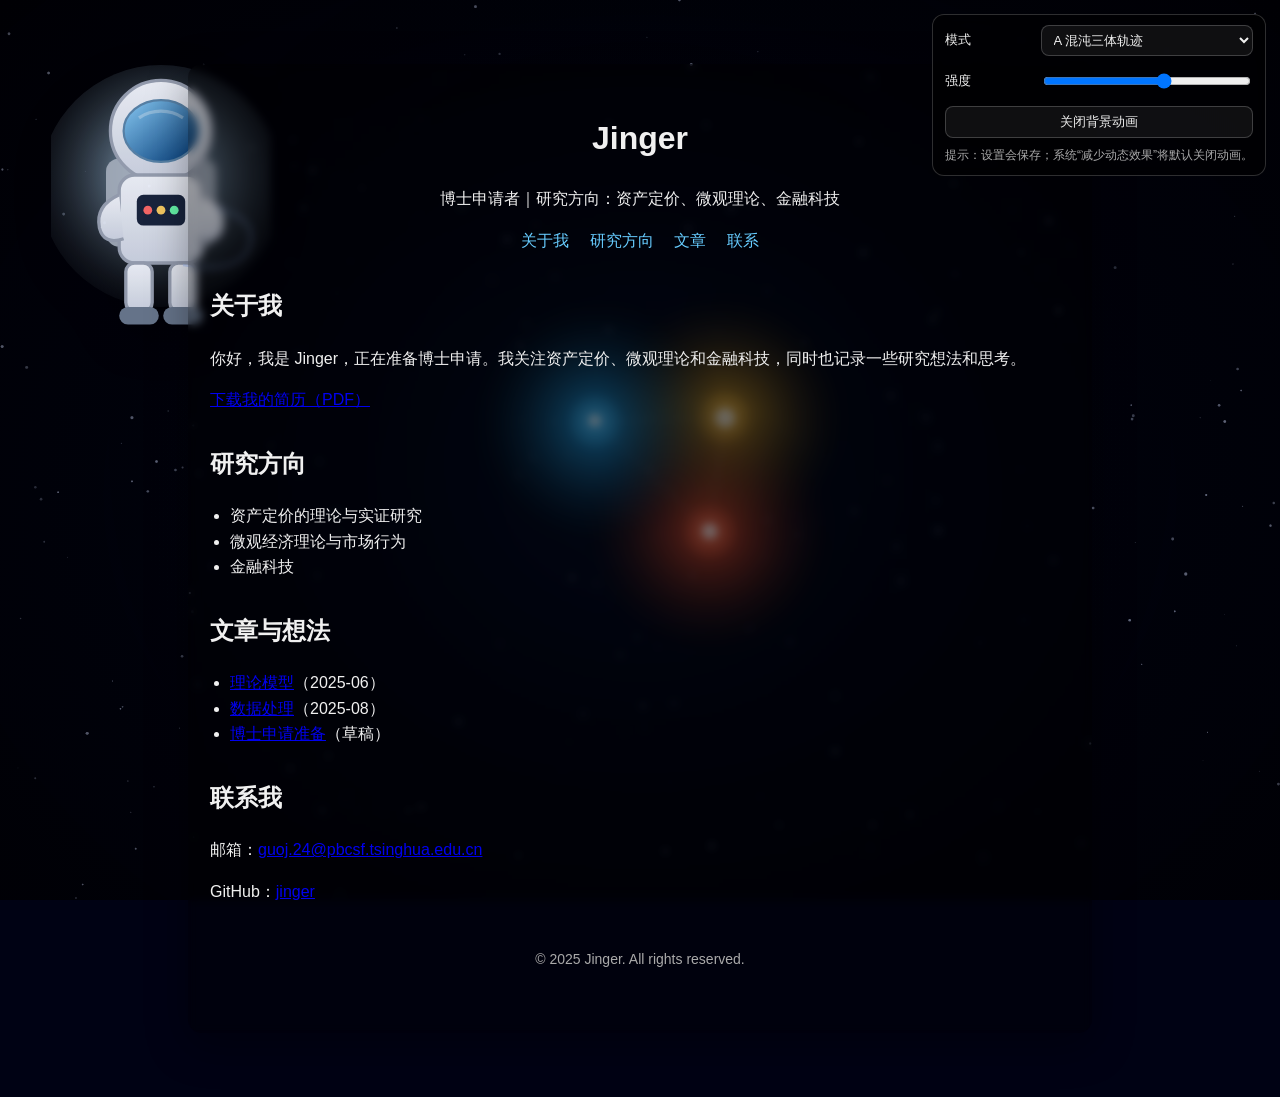
==== commit 7aecc39c: "fix: robust bg controls & mode restart" ====
--- a/index.html
+++ b/index.html
@@ -5,149 +5,98 @@
   <title>Jinger - 个人主页</title>
   <meta name="viewport" content="width=device-width, initial-scale=1">
   <style>
-    :root { --panel-bg: rgba(0,0,0,.35); --text:#f0f0f0; --link:#66ccff; --accent:#7cc0ff; }
-    html,body { height: 100%; }
+    :root { --panel-bg: rgba(0,0,0,.35); --text:#f0f0f0; --link:#66ccff; }
+    html,body { height:100%; }
     body {
-      margin: 0;
-      font-family: -apple-system, BlinkMacSystemFont, "Segoe UI", Roboto, Helvetica, Arial, sans-serif;
-      line-height: 1.6; color: var(--text); background: #000214;
-    }
-
-    /* 让主体内容绝对居中呈现 */
-    .hero {
-      min-height: 100vh;
-      display: flex;
-      align-items: center;
-      justify-content: center;
-      padding: 64px 16px;
-      position: relative;
-      z-index: 0;
-    }
-    main {
-      width: min(860px, 92vw);
-      padding: 28px 22px;
-      background: var(--panel-bg);
-      backdrop-filter: blur(4px);
-      border-radius: 14px;
-      box-shadow: 0 12px 40px rgba(0,0,0,.35);
-    }
-    header, footer { text-align: center; margin-bottom: 34px; }
-    nav a { margin: 0 8px; text-decoration: none; color: var(--link); }
-    section { margin-bottom: 32px; }
-    ul { padding-left: 20px; }
-    footer { color: #aaa; font-size: 14px; margin-top: 44px; }
-
-    /* 右上角控制面板 */
-    .hud {
-      position: fixed; top: 14px; right: 14px; z-index: 10;
-      display: grid; gap: 8px; grid-template-columns: auto auto; align-items: center;
-      background: rgba(0,0,0,.5); border: 1px solid rgba(255,255,255,.18);
-      border-radius: 12px; padding: 10px 12px; backdrop-filter: blur(6px);
-      font-size: 13px;
-    }
-    .hud label { opacity: .9; }
-    .hud select, .hud input[type="range"], .hud button {
-      background: rgba(255,255,255,.06); color: var(--text);
-      border: 1px solid rgba(255,255,255,.2); border-radius: 8px;
-      padding: 6px 8px; font-size: 13px;
-    }
-    .hud button { cursor: pointer; }
-    .hud .wide { grid-column: 1 / -1; }
-    .hud .muted { opacity: .7; font-size: 12px; }
-
-    /* 宇航员：置中漂浮，透传鼠标事件，不挡交互 */
-    .astronaut {
-      position: fixed; left: 50%; top: 50%;
-      transform: translate(-50%, -50%);
-      width: min(240px, 35vw);
-      opacity: .95;
-      z-index: -0.5; /* 在内容下、背景上 */
-      pointer-events: none;
-      filter: drop-shadow(0 12px 24px rgba(0,0,0,.35));
+      margin:0; font-family:-apple-system,BlinkMacSystemFont,"Segoe UI",Roboto,Helvetica,Arial,sans-serif;
+      line-height:1.6; color:var(--text); background:#000214;
+    }
+
+    /* 层级：canvas(-2) < 渐变(-1) < 宇航员(0) < 主体(1) < 面板(2) */
+    .hud{ position:fixed; top:14px; right:14px; z-index:2;
+      display:grid; gap:8px; grid-template-columns:auto auto; align-items:center;
+      background:rgba(0,0,0,.5); border:1px solid rgba(255,255,255,.18);
+      border-radius:12px; padding:10px 12px; backdrop-filter:blur(6px); font-size:13px; }
+    .hud select,.hud input[type="range"],.hud button{
+      background:rgba(255,255,255,.06); color:var(--text);
+      border:1px solid rgba(255,255,255,.2); border-radius:8px; padding:6px 8px; font-size:13px;
+    }
+    .hud .wide{ grid-column:1 / -1; }
+    .hud .muted{ opacity:.7; font-size:12px; }
+
+    .hero{
+      min-height:100vh; display:flex; align-items:center; justify-content:center;
+      padding:64px 16px; position:relative; z-index:1;
+    }
+    main{
+      width:min(860px,92vw); padding:28px 22px; background:var(--panel-bg);
+      backdrop-filter:blur(4px); border-radius:14px; box-shadow:0 12px 40px rgba(0,0,0,.35);
+    }
+    header,footer{ text-align:center; margin-bottom:34px; }
+    nav a{ margin:0 8px; text-decoration:none; color:var(--link); }
+    section{ margin-bottom:32px; }
+    ul{ padding-left:20px; }
+    footer{ color:#aaa; font-size:14px; margin-top:44px; }
+
+    /* 宇航员：左上角漂浮、透传指针事件 */
+    .astronaut{
+      position:fixed; left:4vw; top:6vh; width:min(220px,26vw); z-index:0; pointer-events:none;
+      opacity:.95; filter:drop-shadow(0 12px 24px rgba(0,0,0,.35));
       animation: float 6.5s ease-in-out infinite, yaw 9s ease-in-out infinite;
     }
-    @keyframes float {
-      0%,100% { transform: translate(-50%,-50%) translateY(-6px); }
-      50%     { transform: translate(-50%,-50%) translateY(6px); }
-    }
-    @keyframes yaw {
-      0%,100% { rotate: -2deg; }
-      50%     { rotate: 2deg; }
-    }
+    @keyframes float{ 0%,100%{ transform:translateY(-6px);} 50%{ transform:translateY(6px);} }
+    @keyframes yaw{ 0%,100%{ rotate:-2deg;} 50%{ rotate:2deg;} }
   </style>
 </head>
 <body>
 
-  <!-- 全屏背景画布 -->
+  <!-- 背景层 -->
   <canvas id="bg" style="position:fixed;inset:0;z-index:-2;display:block;"></canvas>
-  <!-- 将径向渐变中心上移到 55% 处，更靠近屏幕中部 -->
   <div aria-hidden="true"
        style="position:fixed;inset:0;
               background:radial-gradient(ellipse at 50% 55%, rgba(0,12,32,.28), rgba(0,0,0,.66));
               z-index:-1;"></div>
 
-  <!-- 中央宇航员（内联 SVG，轻量） -->
+  <!-- 左上角宇航员（内联 SVG） -->
   <svg class="astronaut" viewBox="0 0 200 260" xmlns="http://www.w3.org/2000/svg" aria-hidden="true">
-    <!-- 轻发光外圈 -->
     <defs>
       <radialGradient id="gGlow" cx="50%" cy="45%" r="70%">
-        <stop offset="0%" stop-color="rgba(180,220,255,.9)"/>
-        <stop offset="100%" stop-color="rgba(0,0,0,0)"/>
+        <stop offset="0%" stop-color="rgba(180,220,255,.9)"/><stop offset="100%" stop-color="rgba(0,0,0,0)"/>
       </radialGradient>
       <linearGradient id="gSuit" x1="0" y1="0" x2="0" y2="1">
-        <stop offset="0%" stop-color="#f4f7ff"/>
-        <stop offset="100%" stop-color="#cfd6e6"/>
+        <stop offset="0%" stop-color="#f4f7ff"/><stop offset="100%" stop-color="#cfd6e6"/>
       </linearGradient>
       <linearGradient id="gVisor" x1="0" y1="0" x2="1" y2="1">
-        <stop offset="0%" stop-color="#8fd3ff"/>
-        <stop offset="100%" stop-color="#003a7a"/>
+        <stop offset="0%" stop-color="#8fd3ff"/><stop offset="100%" stop-color="#003a7a"/>
       </linearGradient>
     </defs>
     <circle cx="100" cy="120" r="110" fill="url(#gGlow)"/>
-    <!-- 背包 -->
     <rect x="50" y="95" width="100" height="80" rx="12" fill="#aeb7c7" opacity=".9"/>
-    <!-- 头盔外壳 -->
     <circle cx="100" cy="70" r="46" fill="url(#gSuit)" stroke="#9aa3b6" stroke-width="3"/>
-    <!-- 面罩 -->
     <ellipse cx="100" cy="70" rx="34" ry="28" fill="url(#gVisor)" stroke="#5b86ad" stroke-width="2"/>
     <path d="M80 58 C92 50 108 50 120 58" fill="none" stroke="rgba(255,255,255,.5)" stroke-width="3" opacity=".6"/>
-    <!-- 身体 -->
     <rect x="62" y="110" width="76" height="80" rx="14" fill="url(#gSuit)" stroke="#9aa3b6" stroke-width="3"/>
-    <!-- 控制面板 -->
     <rect x="78" y="128" width="44" height="28" rx="6" fill="#1a2540"/>
-    <circle cx="88" cy="142" r="4" fill="#ff6b6b"/>
-    <circle cx="100" cy="142" r="4" fill="#ffd166"/>
-    <circle cx="112" cy="142" r="4" fill="#6bffb2"/>
-    <!-- 手臂 -->
+    <circle cx="88" cy="142" r="4" fill="#ff6b6b"/><circle cx="100" cy="142" r="4" fill="#ffd166"/><circle cx="112" cy="142" r="4" fill="#6bffb2"/>
     <path d="M62 128 q-22 10 -18 30 q4 16 22 10" fill="url(#gSuit)" stroke="#9aa3b6" stroke-width="3"/>
     <path d="M138 128 q22 10 18 30 q-4 16 -22 10" fill="url(#gSuit)" stroke="#9aa3b6" stroke-width="3"/>
-    <!-- 腿 -->
     <rect x="68" y="190" width="24" height="44" rx="8" fill="url(#gSuit)" stroke="#9aa3b6" stroke-width="3"/>
     <rect x="108" y="190" width="24" height="44" rx="8" fill="url(#gSuit)" stroke="#9aa3b6" stroke-width="3"/>
-    <!-- 靴子 -->
-    <rect x="62" y="230" width="36" height="16" rx="8" fill="#6b7a91"/>
-    <rect x="102" y="230" width="36" height="16" rx="8" fill="#6b7a91"/>
-    <!-- 安全绳（淡） -->
+    <rect x="62" y="230" width="36" height="16" rx="8" fill="#6b7a91"/><rect x="102" y="230" width="36" height="16" rx="8" fill="#6b7a91"/>
     <path d="M150 140 q40 10 30 36 q-10 24 -60 16" fill="none" stroke="rgba(160,190,255,.45)" stroke-width="2"/>
   </svg>
 
-  <!-- 控制面板：模式/强度/开关（状态记忆） -->
+  <!-- 控制面板 -->
   <div class="hud" role="region" aria-label="背景设置">
     <label for="mode">模式</label>
-    <select id="mode" aria-label="背景模式选择">
-      <option value="chaos">A 混沌三体轨迹</option>
-      <option value="eclipse">B 掩星日食</option>
-      <option value="emblem">C 三日凌空符号</option>
-    </select>
-
+    <select id="mode"><option value="chaos">A 混沌三体轨迹</option><option value="eclipse">B 掩星日食</option><option value="emblem">C 三日凌空符号</option></select>
     <label for="intensity">强度</label>
-    <input id="intensity" type="range" min="0" max="100" step="1" value="60" aria-label="动画强度">
-
+    <input id="intensity" type="range" min="0" max="100" step="1" value="60">
     <button id="toggle" class="wide" aria-pressed="true">关闭背景动画</button>
-    <div class="muted wide">提示：设置已自动保存；系统“减少动态效果”将默认关闭动画。</div>
+    <div class="muted wide">提示：设置会保存；系统“减少动态效果”将默认关闭动画。</div>
   </div>
 
-  <!-- 主体内容（正中呈现） -->
+  <!-- 主体内容（中心） -->
   <div class="hero">
     <main>
       <header>
@@ -195,167 +144,133 @@
     </main>
   </div>
 
-  <!-- 背景动画：三种可切换模式（中心聚焦 + 稳定启动） -->
+  <!-- 背景动画（使用画布逻辑尺寸 W/H，确保真正居中） -->
   <script>
   (function(){
-    const canvas = document.getElementById('bg');
-    const ctx = canvas.getContext('2d');
+    const cvs = document.getElementById('bg');
+    const ctx = cvs.getContext('2d');
     const dpr = Math.min(window.devicePixelRatio || 1, 2);
 
-    const selMode = document.getElementById('mode');
-    const rangeIntensity = document.getElementById('intensity');
-    const btnToggle = document.getElementById('toggle');
-
-    const key = 'bg-state-v1';
+    const sel = id => document.getElementById(id);
+    const selMode = sel('mode'), rangeInt = sel('intensity'), btn = sel('toggle');
+
+    const key='bg-state-v1';
     const prefersReduced = (window.matchMedia && window.matchMedia('(prefers-reduced-motion: reduce)').matches) || false;
-    let saved = null; try { saved = JSON.parse(localStorage.getItem(key) || 'null'); } catch (_) {}
-    const state = { running: saved?.running ?? (!prefersReduced), mode: saved?.mode ?? 'chaos', intensity: saved?.intensity ?? 60 };
-
-    // UI 初始化
-    selMode.value = state.mode;
-    rangeIntensity.value = state.intensity;
-    btnToggle.setAttribute('aria-pressed', state.running);
-    btnToggle.textContent = state.running ? '关闭背景动画' : '开启背景动画';
-
-    function persist(){ try { localStorage.setItem(key, JSON.stringify(state)); } catch(_){} }
-
+    let saved=null; try{ saved=JSON.parse(localStorage.getItem(key)||'null'); }catch(_){}
+    const state={ running: saved?.running??(!prefersReduced), mode: saved?.mode??'chaos', intensity: saved?.intensity??60 };
+
+    // 画布逻辑尺寸（关键修正）：W/H = 画布像素尺寸 / dpr
+    let W=0, H=0;
     function resize(){
-      canvas.width = Math.floor(innerWidth * dpr);
-      canvas.height = Math.floor(innerHeight * dpr);
+      cvs.width = Math.floor(innerWidth * dpr);
+      cvs.height = Math.floor(innerHeight * dpr);
       ctx.setTransform(dpr,0,0,dpr,0,0);
-      if(!state.running){ ctx.fillStyle = '#000214'; ctx.fillRect(0,0,innerWidth,innerHeight); }
+      W = cvs.width / dpr; H = cvs.height / dpr;
+      if(!state.running){ ctx.fillStyle='#000214'; ctx.fillRect(0,0,W,H); }
     }
     addEventListener('resize', resize, {passive:true}); resize();
 
-    // 星尘
-    function makeStars(n){
-      return Array.from({length:n}, ()=>({
-        x: Math.random()*innerWidth,
-        y: Math.random()*innerHeight,
-        r: Math.random()*1.2 + 0.3,
-        a: Math.random()*Math.PI*2,
-        s: Math.random()*0.2 + 0.05
-      }));
-    }
-
-    // 模式 A：混沌三体（中心权重更高）
+    // UI
+    selMode.value = state.mode; rangeInt.value = state.intensity;
+    btn.setAttribute('aria-pressed', state.running);
+    btn.textContent = state.running ? '关闭背景动画' : '开启背景动画';
+    function persist(){ try{ localStorage.setItem(key, JSON.stringify(state)); }catch(_){} }
+
+    // 工具
+    function stars(n){ return Array.from({length:n},()=>({ x:Math.random()*W, y:Math.random()*H, r:Math.random()*1.2+.3, a:Math.random()*6.283, s:Math.random()*.2+.05 })); }
+
+    // 模式 A：混沌三体（以 W/2,H/2 为中心）
     function Chaos(){
-      const stars = makeStars(240);
+      const ss = stars(240);
       const suns = [
-        {x: innerWidth*.5, y: innerHeight*.5, r: 3.2, hue: 40,  phase: Math.random()*6.28},
-        {x: innerWidth*.5, y: innerHeight*.5, r: 2.6, hue: 12,  phase: Math.random()*6.28},
-        {x: innerWidth*.5, y: innerHeight*.5, r: 2.0, hue: 200, phase: Math.random()*6.28},
+        {x: W*.5, y:H*.5, r:3.2, hue:40,  phase:Math.random()*6.283},
+        {x: W*.5, y:H*.5, r:2.6, hue:12,  phase:Math.random()*6.283},
+        {x: W*.5, y:H*.5, r:2.0, hue:200, phase:Math.random()*6.283},
       ];
-      let t = 0;
-      return {
-        step(intensity){
-          const k = intensity/60; t += 0.016*k;
-          // 中心增亮层
-          const cg = ctx.createRadialGradient(innerWidth/2, innerHeight/2, 0, innerWidth/2, innerHeight/2, Math.min(innerWidth,innerHeight)*0.6);
-          cg.addColorStop(0,'rgba(20,40,80,.14)'); cg.addColorStop(1,'rgba(0,0,0,0)');
-          ctx.fillStyle = 'rgba(0, 2, 10, 0.18)'; ctx.fillRect(0,0,innerWidth,innerHeight);
-          ctx.fillStyle = cg; ctx.fillRect(0,0,innerWidth,innerHeight);
-
-          for(const s of stars){
-            s.a += s.s*(.8+.6*k);
-            const tw = (Math.sin(s.a)*.5+.5)*.6+.2;
-            ctx.globalAlpha = tw; ctx.fillStyle = '#cfd8ff';
-            ctx.beginPath(); ctx.arc(s.x, s.y, s.r, 0, Math.PI*2); ctx.fill();
-          }
-          ctx.globalAlpha = 1;
-
-          suns.forEach((s,i)=>{
-            const R1 = (46 + 18*Math.sin(t*.9 + i))*(.9+.6*k);
-            const R2 = (68 + 14*Math.cos(t*.7 + i*1.7))*(.9+.6*k);
-            s.x = innerWidth/2  + Math.cos(t*.7 + s.phase)*R2 + Math.sin(t*1.1 + i)*R1*.55;
-            s.y = innerHeight/2 + Math.sin(t*.7 + s.phase)*R2*.7 + Math.cos(t*.9 + i)*R1*.5;
-
-            const grd = ctx.createRadialGradient(s.x,s.y,0,s.x,s.y,130);
-            grd.addColorStop(0,`hsla(${s.hue},95%,65%,.95)`); grd.addColorStop(.22,`hsla(${s.hue},90%,55%,.35)`); grd.addColorStop(1,'rgba(0,0,0,0)');
-            ctx.fillStyle = grd; ctx.beginPath(); ctx.arc(s.x,s.y,130,0,Math.PI*2); ctx.fill();
-
-            ctx.fillStyle = `hsl(${s.hue},95%,90%)`;
-            ctx.beginPath(); ctx.arc(s.x,s.y,s.r*3,0,Math.PI*2); ctx.fill();
-          });
-
-          // 中心轨迹线
-          ctx.globalAlpha = .22; ctx.strokeStyle = 'rgba(180,200,255,.55)'; ctx.lineWidth = .7;
-          ctx.beginPath();
-          suns.forEach((s,i)=>{ i?ctx.lineTo(s.x,s.y):ctx.moveTo(s.x,s.y); });
-          ctx.closePath(); ctx.stroke(); ctx.globalAlpha = 1;
-        }
-      }
-    }
-
-    // 模式 B：掩星（中心扫掠）
+      let t=0;
+      return { step(I){
+        const k=I/60; t+=0.016*k;
+        // 清屏 + 中心增亮层
+        ctx.fillStyle='rgba(0,2,10,0.18)'; ctx.fillRect(0,0,W,H);
+        const cg=ctx.createRadialGradient(W/2,H/2,0,W/2,H/2,Math.min(W,H)*0.6);
+        cg.addColorStop(0,'rgba(20,40,80,.14)'); cg.addColorStop(1,'rgba(0,0,0,0)');
+        ctx.fillStyle=cg; ctx.fillRect(0,0,W,H);
+
+        for(const s of ss){ s.a+=s.s*(.8+.6*k); const tw=(Math.sin(s.a)*.5+.5)*.6+.2;
+          ctx.globalAlpha=tw; ctx.fillStyle='#cfd8ff'; ctx.beginPath(); ctx.arc(s.x,s.y,s.r,0,6.283); ctx.fill(); }
+        ctx.globalAlpha=1;
+
+        suns.forEach((s,i)=>{
+          const R1=(46+18*Math.sin(t*.9+i))*(.9+.6*k);
+          const R2=(68+14*Math.cos(t*.7+i*1.7))*(.9+.6*k);
+          s.x=W/2+Math.cos(t*.7+s.phase)*R2+Math.sin(t*1.1+i)*R1*.55;
+          s.y=H/2+Math.sin(t*.7+s.phase)*R2*.7+Math.cos(t*.9+i)*R1*.5;
+
+          const g=ctx.createRadialGradient(s.x,s.y,0,s.x,s.y,130);
+          g.addColorStop(0,`hsla(${s.hue},95%,65%,.95)`); g.addColorStop(.22,`hsla(${s.hue},90%,55%,.35)`); g.addColorStop(1,'rgba(0,0,0,0)');
+          ctx.fillStyle=g; ctx.beginPath(); ctx.arc(s.x,s.y,130,0,6.283); ctx.fill();
+
+          ctx.fillStyle=`hsl(${s.hue},95%,90%)`; ctx.beginPath(); ctx.arc(s.x,s.y,s.r*3,0,6.283); ctx.fill();
+        });
+
+        ctx.globalAlpha=.22; ctx.strokeStyle='rgba(180,200,255,.55)'; ctx.lineWidth=.7;
+        ctx.beginPath(); suns.forEach((s,i)=>{ i?ctx.lineTo(s.x,s.y):ctx.moveTo(s.x,s.y); }); ctx.closePath(); ctx.stroke(); ctx.globalAlpha=1;
+      }};
+    }
+
+    // 模式 B：掩星（以中心扫掠）
     function Eclipse(){
-      const stars = makeStars(180);
-      let t=0, phase=Math.random()*6.28;
-      const sweepR = Math.min(innerWidth, innerHeight)*0.38;
-      return {
-        step(intensity){
-          const k=intensity/60; t += 0.012*(.8+.8*k);
-          ctx.fillStyle='rgba(0,5,18,.25)'; ctx.fillRect(0,0,innerWidth,innerHeight);
-
-          for(const s of stars){
-            s.a += s.s*(.6+.4*k);
-            const tw = (Math.sin(s.a)*.5+.5)*.5+.25;
-            ctx.globalAlpha = tw; ctx.fillStyle='#d6ddff';
-            ctx.beginPath(); ctx.arc(s.x,s.y,s.r,0,Math.PI*2); ctx.fill();
-          }
-          ctx.globalAlpha=1;
-
-          const cx = innerWidth/2, cy = innerHeight/2;
-          const g = ctx.createRadialGradient(cx, cy, 0, cx, cy, Math.min(innerWidth,innerHeight)*.55);
-          g.addColorStop(0,'rgba(255,240,200,.75)');
-          g.addColorStop(.28,'rgba(255,200,120,.28)');
-          g.addColorStop(1,'rgba(0,0,0,0)');
-          ctx.fillStyle = g; ctx.beginPath(); ctx.arc(cx, cy, Math.min(innerWidth,innerHeight)*.55, 0, Math.PI*2); ctx.fill();
-
-          const mx = cx + Math.cos(t*.7+phase)* (Math.min(innerWidth,innerHeight)*.22)*(.8+.4*k);
-          const my = cy + Math.sin(t*.7+phase*1.2)* (Math.min(innerWidth,innerHeight)*.16)*(.8+.4*k);
-          ctx.fillStyle='rgba(0,0,0,.9)';
-          ctx.beginPath(); ctx.arc(mx, my, sweepR, 0, Math.PI*2); ctx.fill();
-        }
-      }
-    }
-
-    // 模式 C：符号（本就居中）
+      const ss = stars(180);
+      let t=0, phase=Math.random()*6.283;
+      const sweepR = Math.min(W,H)*0.38;
+      return { step(I){
+        const k=I/60; t+=0.012*(.8+.8*k);
+        ctx.fillStyle='rgba(0,5,18,.25)'; ctx.fillRect(0,0,W,H);
+
+        for(const s of ss){ s.a+=s.s*(.6+.4*k); const tw=(Math.sin(s.a)*.5+.5)*.5+.25;
+          ctx.globalAlpha=tw; ctx.fillStyle='#d6ddff'; ctx.beginPath(); ctx.arc(s.x,s.y,s.r,0,6.283); ctx.fill(); }
+        ctx.globalAlpha=1;
+
+        const cx=W/2, cy=H/2;
+        const g=ctx.createRadialGradient(cx,cy,0,cx,cy,Math.min(W,H)*.55);
+        g.addColorStop(0,'rgba(255,240,200,.75)'); g.addColorStop(.28,'rgba(255,200,120,.28)'); g.addColorStop(1,'rgba(0,0,0,0)');
+        ctx.fillStyle=g; ctx.beginPath(); ctx.arc(cx,cy,Math.min(W,H)*.55,0,6.283); ctx.fill();
+
+        const mx = cx + Math.cos(t*.7+phase) * (Math.min(W,H)*.22) * (.8+.4*k);
+        const my = cy + Math.sin(t*.7+phase*1.2) * (Math.min(W,H)*.16) * (.8+.4*k);
+        ctx.fillStyle='rgba(0,0,0,.9)'; ctx.beginPath(); ctx.arc(mx,my,sweepR,0,6.283); ctx.fill();
+      }};
+    }
+
+    // 模式 C：符号（中心）
     function Emblem(){
       let t=0;
-      return {
-        step(intensity){
-          const k=intensity/60; t += 0.01*(.7+.9*k);
-          ctx.fillStyle='rgba(0,2,10,1)'; ctx.fillRect(0,0,innerWidth,innerHeight);
-          const cx=innerWidth/2, cy=innerHeight/2, R=Math.min(innerWidth,innerHeight)*.22, a=t*.6;
-          ctx.strokeStyle='rgba(160,200,255,.45)'; ctx.lineWidth=2; ctx.beginPath(); ctx.arc(cx,cy,R,0,Math.PI*2); ctx.stroke();
-          for(let i=0;i<3;i++){
-            const ang=a+i*2*Math.PI/3, x=cx+Math.cos(ang)*R, y=cy+Math.sin(ang)*R;
-            const grd=ctx.createRadialGradient(x,y,0,x,y,80); grd.addColorStop(0,'rgba(180,220,255,.9)'); grd.addColorStop(1,'rgba(0,0,0,0)');
-            ctx.fillStyle=grd; ctx.beginPath(); ctx.arc(x,y,80,0,Math.PI*2); ctx.fill();
-            ctx.fillStyle='rgba(230,240,255,.95)'; ctx.beginPath(); ctx.arc(x,y,6+2*k,0,Math.PI*2); ctx.fill();
-          }
+      return { step(I){
+        const k=I/60; t+=0.01*(.7+.9*k);
+        ctx.fillStyle='rgba(0,2,10,1)'; ctx.fillRect(0,0,W,H);
+        const cx=W/2, cy=H/2, R=Math.min(W,H)*.22, a=t*.6;
+
+        ctx.strokeStyle='rgba(160,200,255,.45)'; ctx.lineWidth=2; ctx.beginPath(); ctx.arc(cx,cy,R,0,6.283); ctx.stroke();
+
+        for(let i=0;i<3;i++){
+          const ang=a+i*2*Math.PI/3, x=cx+Math.cos(ang)*R, y=cy+Math.sin(ang)*R;
+          const grd=ctx.createRadialGradient(x,y,0,x,y,80); grd.addColorStop(0,'rgba(180,220,255,.9)'); grd.addColorStop(1,'rgba(0,0,0,0)');
+          ctx.fillStyle=grd; ctx.beginPath(); ctx.arc(x,y,80,0,6.283); ctx.fill();
+          ctx.fillStyle='rgba(230,240,255,.95)'; ctx.beginPath(); ctx.arc(x,y,6+2*k,0,6.283); ctx.fill();
         }
-      }
-    }
-
-    const modes = { chaos: Chaos, eclipse: Eclipse, emblem: Emblem };
-    let engine = modes[state.mode]();
-    let rafId = 0;
-
-    function loop(){ if(!state.running) return; engine.step(Number(state.intensity)); rafId = requestAnimationFrame(loop); }
-    function start(){ if(state.running) return; state.running=true; persist(); btnToggle.setAttribute('aria-pressed','true'); btnToggle.textContent='关闭背景动画'; cancelAnimationFrame(rafId); loop(); }
-    function stop(){ if(!state.running) return; state.running=false; persist(); btnToggle.setAttribute('aria-pressed','false'); btnToggle.textContent='开启背景动画'; cancelAnimationFrame(rafId); ctx.fillStyle='#000214'; ctx.fillRect(0,0,innerWidth,innerHeight); }
-
-    btnToggle.addEventListener('click', ()=> (state.running?stop():start()));
-    selMode.addEventListener('change', ()=>{
-      state.mode = selMode.value; persist();
-      cancelAnimationFrame(rafId);
-      engine = modes[state.mode]();
-      ctx.fillStyle = '#000214'; ctx.fillRect(0,0,innerWidth,innerHeight);
-      if (state.running) loop();
-    });
-    rangeIntensity.addEventListener('input', ()=>{ state.intensity = Number(rangeIntensity.value); persist(); });
+      }};
+    }
+
+    const modes={ chaos:Chaos, eclipse:Eclipse, emblem:Emblem };
+    let engine=modes[state.mode](), rafId=0;
+
+    function loop(){ if(!state.running) return; engine.step(Number(state.intensity)); rafId=requestAnimationFrame(loop); }
+    function start(){ if(state.running) return; state.running=true; persist(); btn.setAttribute('aria-pressed','true'); btn.textContent='关闭背景动画'; cancelAnimationFrame(rafId); loop(); }
+    function stop(){ if(!state.running) return; state.running=false; persist(); btn.setAttribute('aria-pressed','false'); btn.textContent='开启背景动画'; cancelAnimationFrame(rafId); ctx.fillStyle='#000214'; ctx.fillRect(0,0,W,H); }
+
+    btn.addEventListener('click',()=> (state.running?stop():start()));
+    selMode.addEventListener('change',()=>{ state.mode=selMode.value; persist(); cancelAnimationFrame(rafId); engine=modes[state.mode](); ctx.fillStyle='#000214'; ctx.fillRect(0,0,W,H); if(state.running) loop();});
+    rangeInt.addEventListener('input',()=>{ state.intensity=Number(rangeInt.value); persist(); });
 
     if(state.running){ loop(); } else { stop(); }
   })();
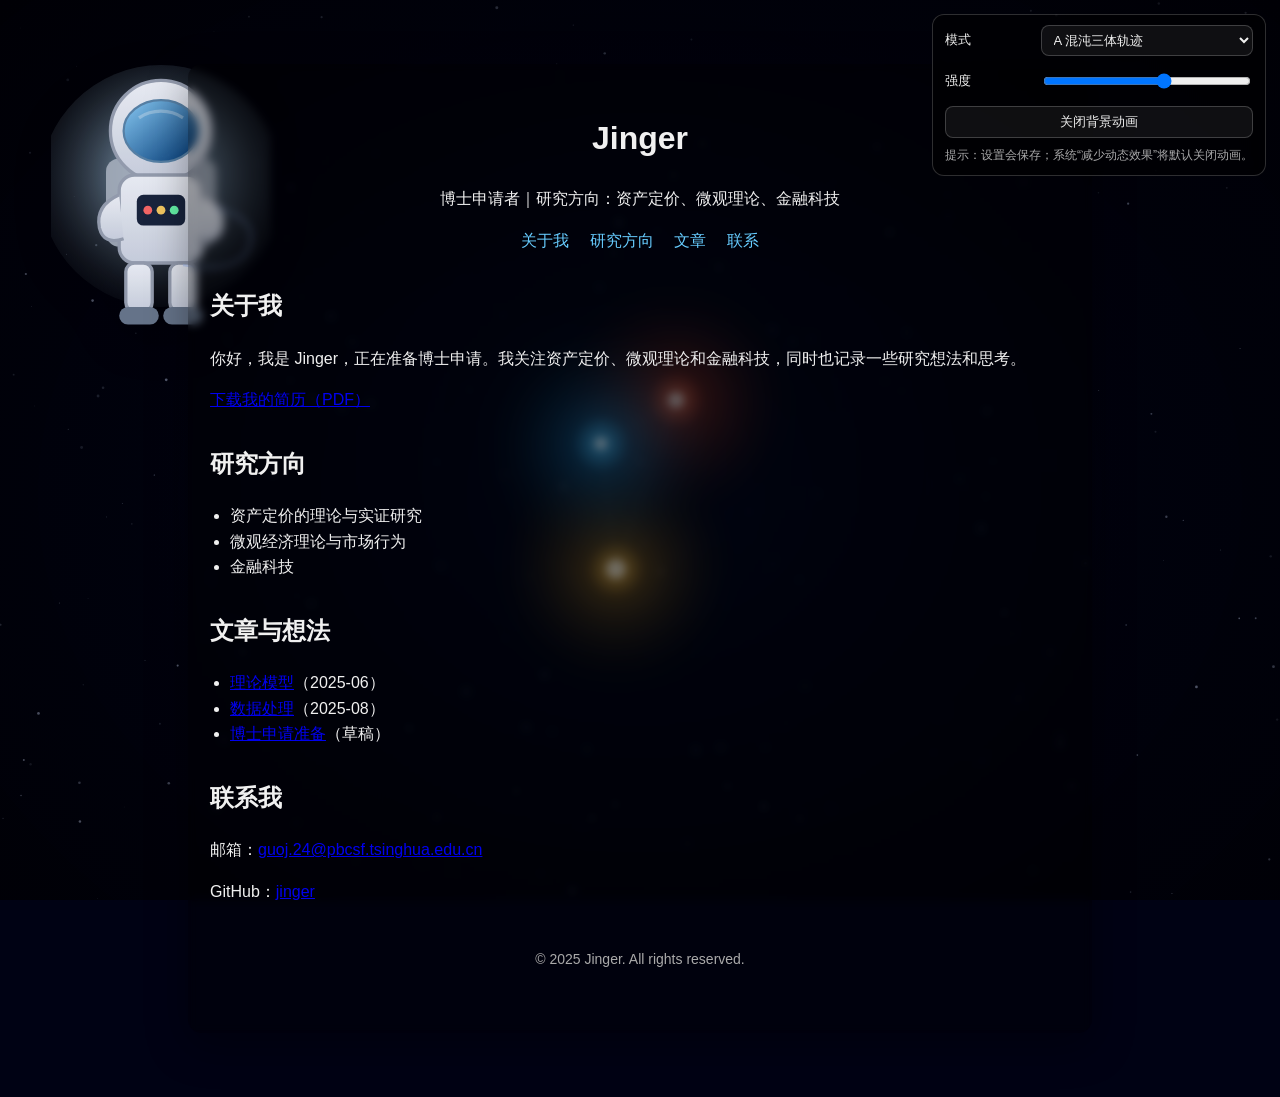
==== commit 931d6202: "fix: center background; move astronaut to top-left" ====
--- a/index.html
+++ b/index.html
@@ -13,10 +13,18 @@
     }
 
     /* 层级：canvas(-2) < 渐变(-1) < 宇航员(0) < 主体(1) < 面板(2) */
-    .hud{ position:fixed; top:14px; right:14px; z-index:2;
+    #bg { position:fixed; inset:0; z-index:-2; display:block; width:100vw; height:100vh; }
+    .gradient-mask {
+      position:fixed; inset:0; z-index:-1;
+      background:radial-gradient(ellipse at 50% 55%, rgba(0,12,32,.28), rgba(0,0,0,.66));
+    }
+
+    .hud{
+      position:fixed; top:14px; right:14px; z-index:2;
       display:grid; gap:8px; grid-template-columns:auto auto; align-items:center;
       background:rgba(0,0,0,.5); border:1px solid rgba(255,255,255,.18);
-      border-radius:12px; padding:10px 12px; backdrop-filter:blur(6px); font-size:13px; }
+      border-radius:12px; padding:10px 12px; backdrop-filter:blur(6px); font-size:13px;
+    }
     .hud select,.hud input[type="range"],.hud button{
       background:rgba(255,255,255,.06); color:var(--text);
       border:1px solid rgba(255,255,255,.2); border-radius:8px; padding:6px 8px; font-size:13px;
@@ -51,11 +59,8 @@
 <body>
 
   <!-- 背景层 -->
-  <canvas id="bg" style="position:fixed;inset:0;z-index:-2;display:block;"></canvas>
-  <div aria-hidden="true"
-       style="position:fixed;inset:0;
-              background:radial-gradient(ellipse at 50% 55%, rgba(0,12,32,.28), rgba(0,0,0,.66));
-              z-index:-1;"></div>
+  <canvas id="bg"></canvas>
+  <div class="gradient-mask" aria-hidden="true"></div>
 
   <!-- 左上角宇航员（内联 SVG） -->
   <svg class="astronaut" viewBox="0 0 200 260" xmlns="http://www.w3.org/2000/svg" aria-hidden="true">
@@ -89,7 +94,11 @@
   <!-- 控制面板 -->
   <div class="hud" role="region" aria-label="背景设置">
     <label for="mode">模式</label>
-    <select id="mode"><option value="chaos">A 混沌三体轨迹</option><option value="eclipse">B 掩星日食</option><option value="emblem">C 三日凌空符号</option></select>
+    <select id="mode">
+      <option value="chaos">A 混沌三体轨迹</option>
+      <option value="eclipse">B 掩星日食</option>
+      <option value="emblem">C 三日凌空符号</option>
+    </select>
     <label for="intensity">强度</label>
     <input id="intensity" type="range" min="0" max="100" step="1" value="60">
     <button id="toggle" class="wide" aria-pressed="true">关闭背景动画</button>
@@ -144,33 +153,36 @@
     </main>
   </div>
 
-  <!-- 背景动画（使用画布逻辑尺寸 W/H，确保真正居中） -->
+  <!-- 背景动画（以 CSS 尺寸为“逻辑坐标”，scale(dpr,dpr) 保证像素对齐） -->
   <script>
   (function(){
-    const cvs = document.getElementById('bg');
-    const ctx = cvs.getContext('2d');
+    const canvas = document.getElementById('bg');
+    const ctx = canvas.getContext('2d');
     const dpr = Math.min(window.devicePixelRatio || 1, 2);
 
-    const sel = id => document.getElementById(id);
-    const selMode = sel('mode'), rangeInt = sel('intensity'), btn = sel('toggle');
+    const selMode = document.getElementById('mode');
+    const rangeInt = document.getElementById('intensity');
+    const btn = document.getElementById('toggle');
 
     const key='bg-state-v1';
     const prefersReduced = (window.matchMedia && window.matchMedia('(prefers-reduced-motion: reduce)').matches) || false;
     let saved=null; try{ saved=JSON.parse(localStorage.getItem(key)||'null'); }catch(_){}
     const state={ running: saved?.running??(!prefersReduced), mode: saved?.mode??'chaos', intensity: saved?.intensity??60 };
 
-    // 画布逻辑尺寸（关键修正）：W/H = 画布像素尺寸 / dpr
+    // 画布 CSS 尺寸作为逻辑坐标；用 scale(dpr,dpr) 建立 1:1 映射
     let W=0, H=0;
     function resize(){
-      cvs.width = Math.floor(innerWidth * dpr);
-      cvs.height = Math.floor(innerHeight * dpr);
-      ctx.setTransform(dpr,0,0,dpr,0,0);
-      W = cvs.width / dpr; H = cvs.height / dpr;
+      W = Math.max(1, Math.round(canvas.clientWidth));
+      H = Math.max(1, Math.round(canvas.clientHeight));
+      canvas.width  = Math.round(W * dpr);
+      canvas.height = Math.round(H * dpr);
+      ctx.setTransform(1,0,0,1,0,0);
+      ctx.scale(dpr, dpr);
       if(!state.running){ ctx.fillStyle='#000214'; ctx.fillRect(0,0,W,H); }
     }
     addEventListener('resize', resize, {passive:true}); resize();
 
-    // UI
+    // UI 初值与持久化
     selMode.value = state.mode; rangeInt.value = state.intensity;
     btn.setAttribute('aria-pressed', state.running);
     btn.textContent = state.running ? '关闭背景动画' : '开启背景动画';
@@ -179,7 +191,7 @@
     // 工具
     function stars(n){ return Array.from({length:n},()=>({ x:Math.random()*W, y:Math.random()*H, r:Math.random()*1.2+.3, a:Math.random()*6.283, s:Math.random()*.2+.05 })); }
 
-    // 模式 A：混沌三体（以 W/2,H/2 为中心）
+    // 模式 A：混沌三体（中心）
     function Chaos(){
       const ss = stars(240);
       const suns = [
@@ -190,7 +202,6 @@
       let t=0;
       return { step(I){
         const k=I/60; t+=0.016*k;
-        // 清屏 + 中心增亮层
         ctx.fillStyle='rgba(0,2,10,0.18)'; ctx.fillRect(0,0,W,H);
         const cg=ctx.createRadialGradient(W/2,H/2,0,W/2,H/2,Math.min(W,H)*0.6);
         cg.addColorStop(0,'rgba(20,40,80,.14)'); cg.addColorStop(1,'rgba(0,0,0,0)');
@@ -218,7 +229,7 @@
       }};
     }
 
-    // 模式 B：掩星（以中心扫掠）
+    // 模式 B：掩星（中心扫掠）
     function Eclipse(){
       const ss = stars(180);
       let t=0, phase=Math.random()*6.283;
@@ -251,7 +262,6 @@
         const cx=W/2, cy=H/2, R=Math.min(W,H)*.22, a=t*.6;
 
         ctx.strokeStyle='rgba(160,200,255,.45)'; ctx.lineWidth=2; ctx.beginPath(); ctx.arc(cx,cy,R,0,6.283); ctx.stroke();
-
         for(let i=0;i<3;i++){
           const ang=a+i*2*Math.PI/3, x=cx+Math.cos(ang)*R, y=cy+Math.sin(ang)*R;
           const grd=ctx.createRadialGradient(x,y,0,x,y,80); grd.addColorStop(0,'rgba(180,220,255,.9)'); grd.addColorStop(1,'rgba(0,0,0,0)');
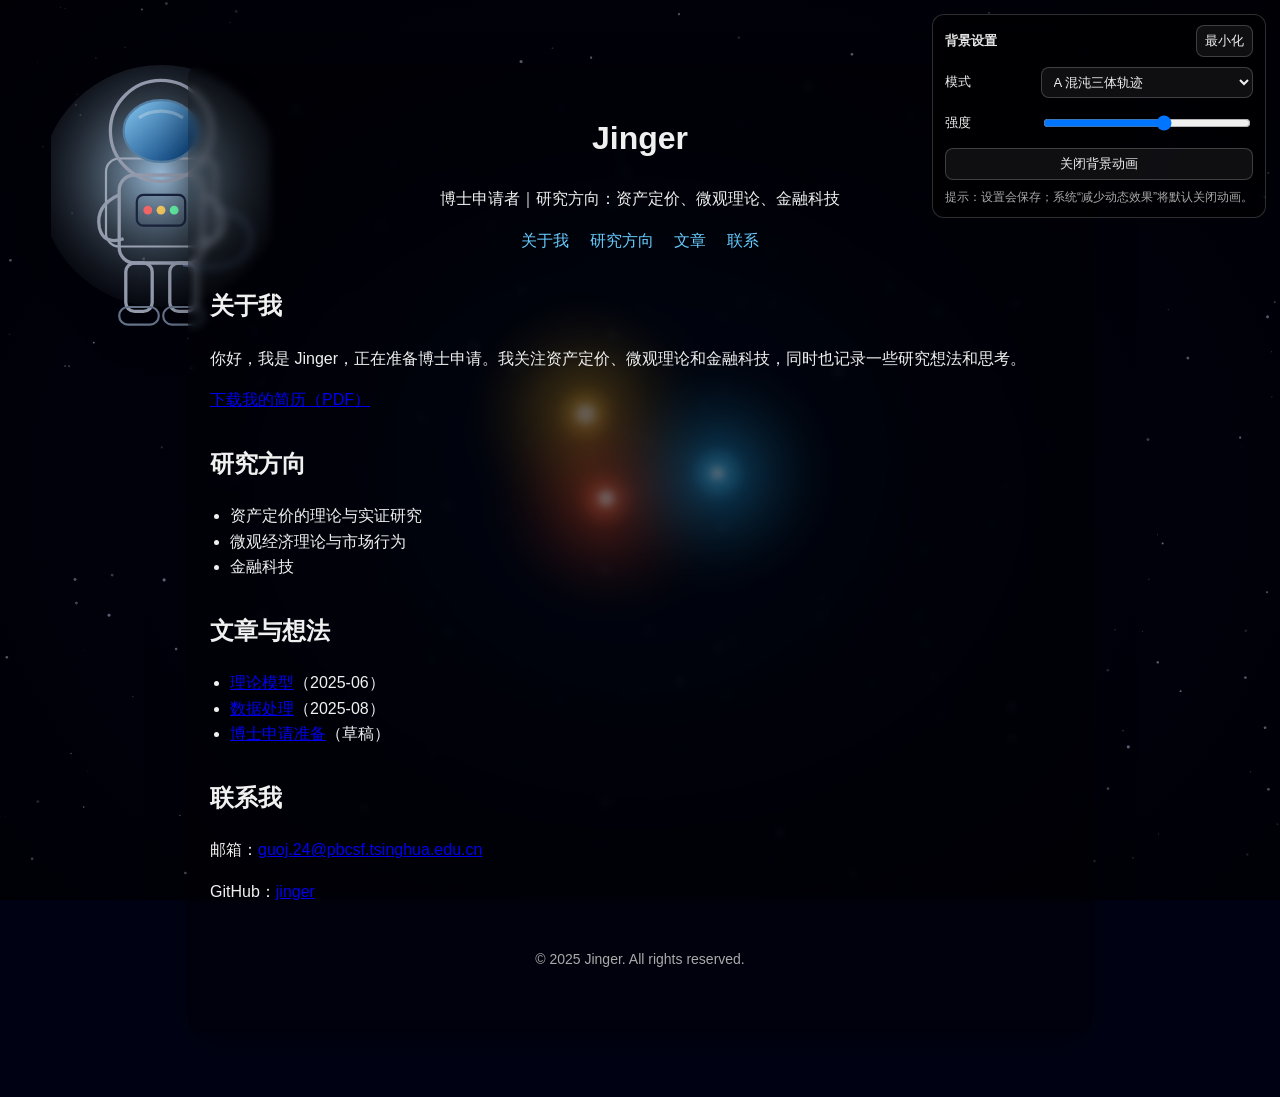
==== commit 41cd2128: "fix: center background; move astronaut to top-left" ====
--- a/index.html
+++ b/index.html
@@ -12,18 +12,29 @@
       line-height:1.6; color:var(--text); background:#000214;
     }
 
-    /* 层级：canvas(-2) < 渐变(-1) < 宇航员(0) < 主体(1) < 面板(2) */
+    /* 背景层 */
     #bg { position:fixed; inset:0; z-index:-2; display:block; width:100vw; height:100vh; }
     .gradient-mask {
       position:fixed; inset:0; z-index:-1;
       background:radial-gradient(ellipse at 50% 55%, rgba(0,12,32,.28), rgba(0,0,0,.66));
     }
 
+    /* 控制面板（可最小化） */
     .hud{
       position:fixed; top:14px; right:14px; z-index:2;
-      display:grid; gap:8px; grid-template-columns:auto auto; align-items:center;
+      display:grid; gap:10px; grid-template-columns: 1fr auto; align-items:center;
       background:rgba(0,0,0,.5); border:1px solid rgba(255,255,255,.18);
       border-radius:12px; padding:10px 12px; backdrop-filter:blur(6px); font-size:13px;
+      min-width: 260px;
+    }
+    .hud-title{ font-weight:600; opacity:.95; }
+    .hud-minbtn{
+      background:rgba(255,255,255,.08); color:var(--text);
+      border:1px solid rgba(255,255,255,.2); border-radius:8px; padding:4px 8px; cursor:pointer;
+    }
+    .hud-body{
+      grid-column:1 / -1;
+      display:grid; gap:8px; grid-template-columns:auto auto; align-items:center;
     }
     .hud select,.hud input[type="range"],.hud button{
       background:rgba(255,255,255,.06); color:var(--text);
@@ -32,6 +43,16 @@
     .hud .wide{ grid-column:1 / -1; }
     .hud .muted{ opacity:.7; font-size:12px; }
 
+    /* 折叠态：仅保留标题与按钮，主体隐藏并压缩宽度 */
+    .hud.collapsed{
+      grid-template-columns: 1fr auto;
+      min-width: auto; padding:8px 10px;
+    }
+    .hud.collapsed .hud-body{ display:none; }
+    .hud.collapsed .hud-title{ font-weight:600; opacity:.9; }
+    .hud.collapsed .hud-minbtn{ padding:2px 8px; }
+
+    /* 主体内容（正中） */
     .hero{
       min-height:100vh; display:flex; align-items:center; justify-content:center;
       padding:64px 16px; position:relative; z-index:1;
@@ -46,7 +67,7 @@
     ul{ padding-left:20px; }
     footer{ color:#aaa; font-size:14px; margin-top:44px; }
 
-    /* 宇航员：左上角漂浮、透传指针事件 */
+    /* 宇航员：左上角，白色填充改透明（仅描边+发光），不挡交互 */
     .astronaut{
       position:fixed; left:4vw; top:6vh; width:min(220px,26vw); z-index:0; pointer-events:none;
       opacity:.95; filter:drop-shadow(0 12px 24px rgba(0,0,0,.35));
@@ -62,47 +83,64 @@
   <canvas id="bg"></canvas>
   <div class="gradient-mask" aria-hidden="true"></div>
 
-  <!-- 左上角宇航员（内联 SVG） -->
+  <!-- 宇航员（白色填充改为透明：相关几何使用 fill="none" + stroke 保留轮廓） -->
   <svg class="astronaut" viewBox="0 0 200 260" xmlns="http://www.w3.org/2000/svg" aria-hidden="true">
     <defs>
       <radialGradient id="gGlow" cx="50%" cy="45%" r="70%">
         <stop offset="0%" stop-color="rgba(180,220,255,.9)"/><stop offset="100%" stop-color="rgba(0,0,0,0)"/>
       </radialGradient>
-      <linearGradient id="gSuit" x1="0" y1="0" x2="0" y2="1">
-        <stop offset="0%" stop-color="#f4f7ff"/><stop offset="100%" stop-color="#cfd6e6"/>
-      </linearGradient>
+      <!-- 原“白色宇航服”改透明，这里保留定义但不再使用；轮廓以 stroke 呈现 -->
       <linearGradient id="gVisor" x1="0" y1="0" x2="1" y2="1">
         <stop offset="0%" stop-color="#8fd3ff"/><stop offset="100%" stop-color="#003a7a"/>
       </linearGradient>
     </defs>
     <circle cx="100" cy="120" r="110" fill="url(#gGlow)"/>
-    <rect x="50" y="95" width="100" height="80" rx="12" fill="#aeb7c7" opacity=".9"/>
-    <circle cx="100" cy="70" r="46" fill="url(#gSuit)" stroke="#9aa3b6" stroke-width="3"/>
+    <!-- 背包轮廓 -->
+    <rect x="50" y="95" width="100" height="80" rx="12" fill="none" stroke="#aeb7c7" stroke-width="2" opacity=".9"/>
+    <!-- 头盔外壳轮廓 -->
+    <circle cx="100" cy="70" r="46" fill="none" stroke="#9aa3b6" stroke-width="3"/>
+    <!-- 面罩保留（非白色） -->
     <ellipse cx="100" cy="70" rx="34" ry="28" fill="url(#gVisor)" stroke="#5b86ad" stroke-width="2"/>
     <path d="M80 58 C92 50 108 50 120 58" fill="none" stroke="rgba(255,255,255,.5)" stroke-width="3" opacity=".6"/>
-    <rect x="62" y="110" width="76" height="80" rx="14" fill="url(#gSuit)" stroke="#9aa3b6" stroke-width="3"/>
-    <rect x="78" y="128" width="44" height="28" rx="6" fill="#1a2540"/>
-    <circle cx="88" cy="142" r="4" fill="#ff6b6b"/><circle cx="100" cy="142" r="4" fill="#ffd166"/><circle cx="112" cy="142" r="4" fill="#6bffb2"/>
-    <path d="M62 128 q-22 10 -18 30 q4 16 22 10" fill="url(#gSuit)" stroke="#9aa3b6" stroke-width="3"/>
-    <path d="M138 128 q22 10 18 30 q-4 16 -22 10" fill="url(#gSuit)" stroke="#9aa3b6" stroke-width="3"/>
-    <rect x="68" y="190" width="24" height="44" rx="8" fill="url(#gSuit)" stroke="#9aa3b6" stroke-width="3"/>
-    <rect x="108" y="190" width="24" height="44" rx="8" fill="url(#gSuit)" stroke="#9aa3b6" stroke-width="3"/>
-    <rect x="62" y="230" width="36" height="16" rx="8" fill="#6b7a91"/><rect x="102" y="230" width="36" height="16" rx="8" fill="#6b7a91"/>
+    <!-- 身体轮廓 -->
+    <rect x="62" y="110" width="76" height="80" rx="14" fill="none" stroke="#9aa3b6" stroke-width="3"/>
+    <!-- 控制面板轮廓与指示灯（非白色） -->
+    <rect x="78" y="128" width="44" height="28" rx="6" fill="none" stroke="#1a2540" stroke-width="2"/>
+    <circle cx="88" cy="142" r="4" fill="#ff6b6b"/>
+    <circle cx="100" cy="142" r="4" fill="#ffd166"/>
+    <circle cx="112" cy="142" r="4" fill="#6bffb2"/>
+    <!-- 手臂轮廓 -->
+    <path d="M62 128 q-22 10 -18 30 q4 16 22 10" fill="none" stroke="#9aa3b6" stroke-width="3"/>
+    <path d="M138 128 q22 10 18 30 q-4 16 -22 10" fill="none" stroke="#9aa3b6" stroke-width="3"/>
+    <!-- 腿轮廓 -->
+    <rect x="68" y="190" width="24" height="44" rx="8" fill="none" stroke="#9aa3b6" stroke-width="3"/>
+    <rect x="108" y="190" width="24" height="44" rx="8" fill="none" stroke="#9aa3b6" stroke-width="3"/>
+    <!-- 靴子轮廓 -->
+    <rect x="62" y="230" width="36" height="16" rx="8" fill="none" stroke="#6b7a91" stroke-width="2"/>
+    <rect x="102" y="230" width="36" height="16" rx="8" fill="none" stroke="#6b7a91" stroke-width="2"/>
+    <!-- 安全绳（淡） -->
     <path d="M150 140 q40 10 30 36 q-10 24 -60 16" fill="none" stroke="rgba(160,190,255,.45)" stroke-width="2"/>
   </svg>
 
-  <!-- 控制面板 -->
-  <div class="hud" role="region" aria-label="背景设置">
-    <label for="mode">模式</label>
-    <select id="mode">
-      <option value="chaos">A 混沌三体轨迹</option>
-      <option value="eclipse">B 掩星日食</option>
-      <option value="emblem">C 三日凌空符号</option>
-    </select>
-    <label for="intensity">强度</label>
-    <input id="intensity" type="range" min="0" max="100" step="1" value="60">
-    <button id="toggle" class="wide" aria-pressed="true">关闭背景动画</button>
-    <div class="muted wide">提示：设置会保存；系统“减少动态效果”将默认关闭动画。</div>
+  <!-- 控制面板（可最小化） -->
+  <div class="hud" id="hud" role="region" aria-label="背景设置">
+    <div class="hud-title">背景设置</div>
+    <button id="hud-min" class="hud-minbtn" aria-expanded="true" aria-label="最小化面板">最小化</button>
+
+    <div class="hud-body">
+      <label for="mode">模式</label>
+      <select id="mode">
+        <option value="chaos">A 混沌三体轨迹</option>
+        <option value="eclipse">B 掩星日食</option>
+        <option value="emblem">C 三日凌空符号</option>
+      </select>
+
+      <label for="intensity">强度</label>
+      <input id="intensity" type="range" min="0" max="100" step="1" value="60">
+
+      <button id="toggle" class="wide" aria-pressed="true">关闭背景动画</button>
+      <div class="muted wide">提示：设置会保存；系统“减少动态效果”将默认关闭动画。</div>
+    </div>
   </div>
 
   <!-- 主体内容（中心） -->
@@ -153,23 +191,41 @@
     </main>
   </div>
 
-  <!-- 背景动画（以 CSS 尺寸为“逻辑坐标”，scale(dpr,dpr) 保证像素对齐） -->
+  <!-- 背景动画（以 CSS 尺寸为逻辑坐标，中心对齐；含面板最小化与状态持久化） -->
   <script>
   (function(){
     const canvas = document.getElementById('bg');
     const ctx = canvas.getContext('2d');
     const dpr = Math.min(window.devicePixelRatio || 1, 2);
 
+    const hud = document.getElementById('hud');
+    const hudBtn = document.getElementById('hud-min');
+
     const selMode = document.getElementById('mode');
     const rangeInt = document.getElementById('intensity');
     const btn = document.getElementById('toggle');
 
     const key='bg-state-v1';
+    const keyHud='hud-collapsed';
     const prefersReduced = (window.matchMedia && window.matchMedia('(prefers-reduced-motion: reduce)').matches) || false;
     let saved=null; try{ saved=JSON.parse(localStorage.getItem(key)||'null'); }catch(_){}
     const state={ running: saved?.running??(!prefersReduced), mode: saved?.mode??'chaos', intensity: saved?.intensity??60 };
 
-    // 画布 CSS 尺寸作为逻辑坐标；用 scale(dpr,dpr) 建立 1:1 映射
+    // 面板折叠状态（持久化）
+    let collapsed = false;
+    try { collapsed = localStorage.getItem(keyHud) === '1'; } catch(_) {}
+    function applyHudCollapsed(){
+      hud.classList.toggle('collapsed', collapsed);
+      hudBtn.textContent = collapsed ? '展开' : '最小化';
+      hudBtn.setAttribute('aria-expanded', String(!collapsed));
+    }
+    function persistHudCollapsed(){
+      try { localStorage.setItem(keyHud, collapsed ? '1' : '0'); } catch(_) {}
+    }
+    hudBtn.addEventListener('click', ()=>{ collapsed = !collapsed; applyHudCollapsed(); persistHudCollapsed(); });
+    applyHudCollapsed();
+
+    // 画布逻辑尺寸
     let W=0, H=0;
     function resize(){
       W = Math.max(1, Math.round(canvas.clientWidth));
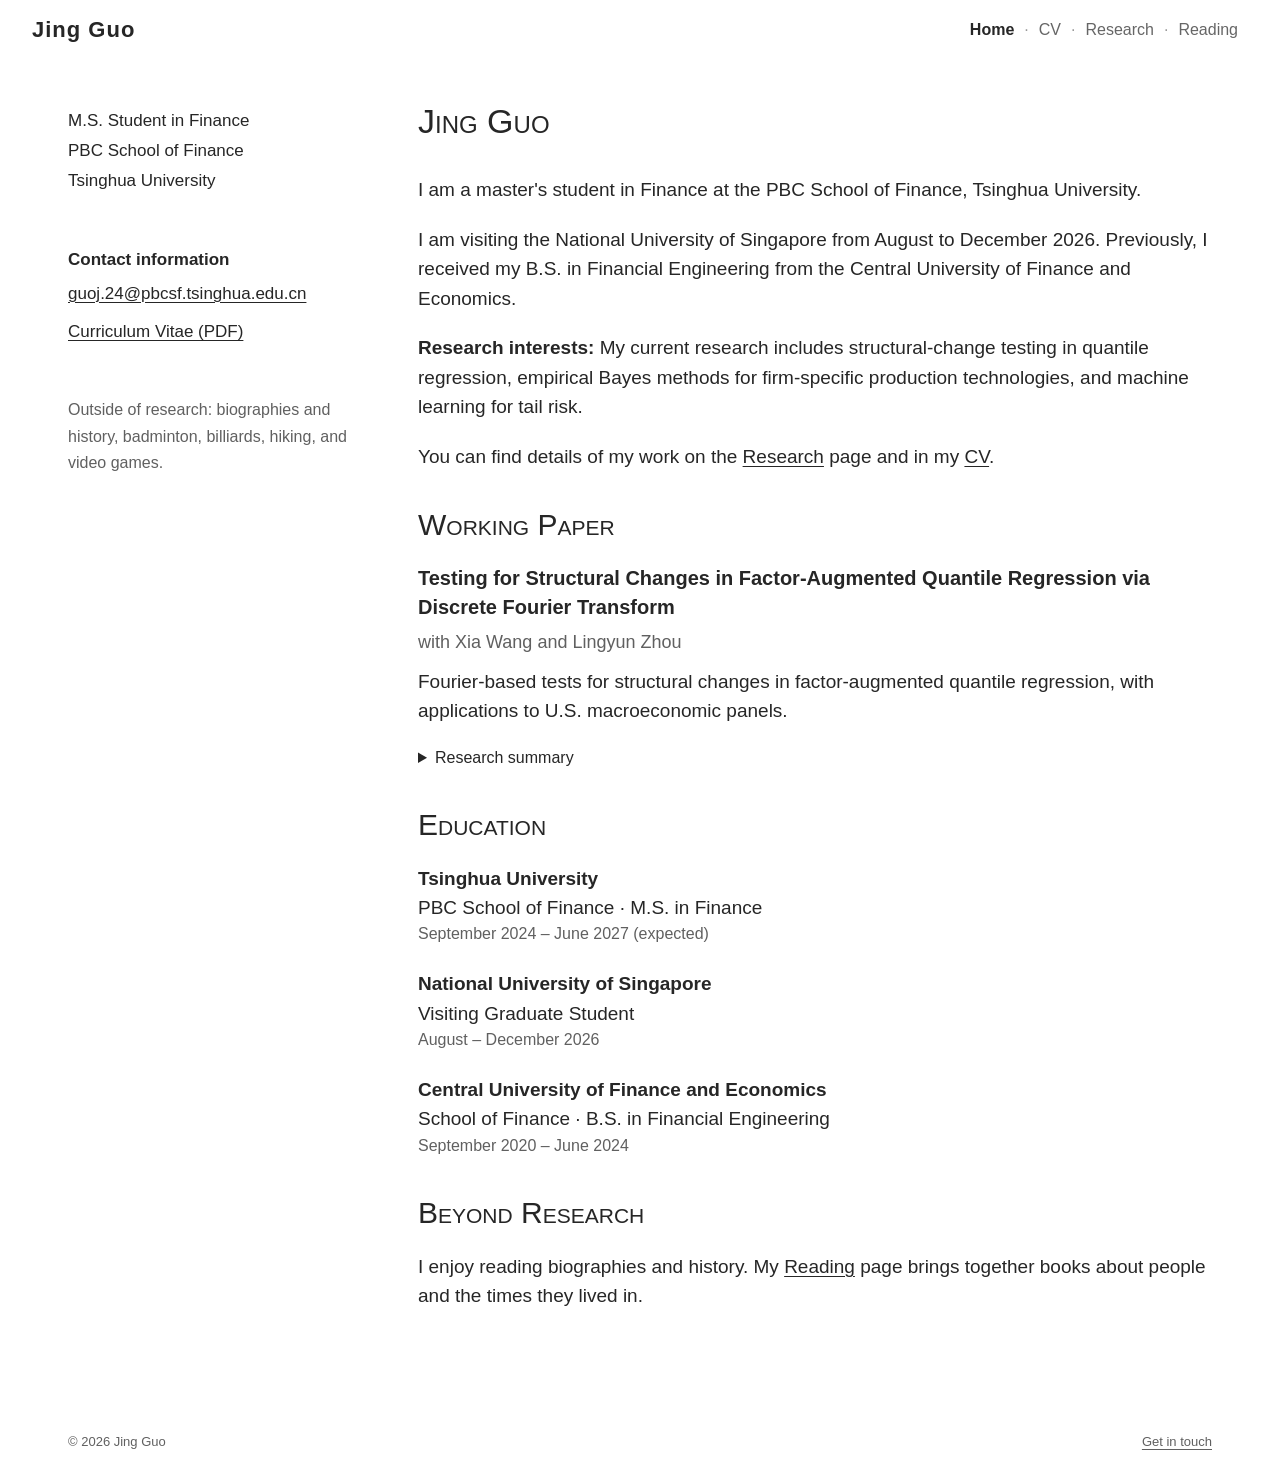
==== commit 00e594e9: "Add files via upload" ====
--- a/index.html
+++ b/index.html
@@ -1,345 +1,106 @@
 <!doctype html>
-<html lang="zh-CN">
-<head>
-  <meta charset="utf-8">
-  <title>Jinger - 个人主页</title>
-  <meta name="viewport" content="width=device-width, initial-scale=1">
-  <style>
-    :root { --panel-bg: rgba(0,0,0,.35); --text:#f0f0f0; --link:#66ccff; }
-    html,body { height:100%; }
-    body {
-      margin:0; font-family:-apple-system,BlinkMacSystemFont,"Segoe UI",Roboto,Helvetica,Arial,sans-serif;
-      line-height:1.6; color:var(--text); background:#000214;
-    }
-
-    /* 背景层 */
-    #bg { position:fixed; inset:0; z-index:-2; display:block; width:100vw; height:100vh; }
-    .gradient-mask {
-      position:fixed; inset:0; z-index:-1;
-      background:radial-gradient(ellipse at 50% 55%, rgba(0,12,32,.28), rgba(0,0,0,.66));
-    }
-
-    /* 控制面板（可最小化） */
-    .hud{
-      position:fixed; top:14px; right:14px; z-index:2;
-      display:grid; gap:10px; grid-template-columns: 1fr auto; align-items:center;
-      background:rgba(0,0,0,.5); border:1px solid rgba(255,255,255,.18);
-      border-radius:12px; padding:10px 12px; backdrop-filter:blur(6px); font-size:13px;
-      min-width: 260px;
-    }
-    .hud-title{ font-weight:600; opacity:.95; }
-    .hud-minbtn{
-      background:rgba(255,255,255,.08); color:var(--text);
-      border:1px solid rgba(255,255,255,.2); border-radius:8px; padding:4px 8px; cursor:pointer;
-    }
-    .hud-body{
-      grid-column:1 / -1;
-      display:grid; gap:8px; grid-template-columns:auto auto; align-items:center;
-    }
-    .hud select,.hud input[type="range"],.hud button{
-      background:rgba(255,255,255,.06); color:var(--text);
-      border:1px solid rgba(255,255,255,.2); border-radius:8px; padding:6px 8px; font-size:13px;
-    }
-    .hud .wide{ grid-column:1 / -1; }
-    .hud .muted{ opacity:.7; font-size:12px; }
-
-    /* 折叠态：仅保留标题与按钮，主体隐藏并压缩宽度 */
-    .hud.collapsed{
-      grid-template-columns: 1fr auto;
-      min-width: auto; padding:8px 10px;
-    }
-    .hud.collapsed .hud-body{ display:none; }
-    .hud.collapsed .hud-title{ font-weight:600; opacity:.9; }
-    .hud.collapsed .hud-minbtn{ padding:2px 8px; }
-
-    /* 主体内容（正中） */
-    .hero{
-      min-height:100vh; display:flex; align-items:center; justify-content:center;
-      padding:64px 16px; position:relative; z-index:1;
-    }
-    main{
-      width:min(860px,92vw); padding:28px 22px; background:var(--panel-bg);
-      backdrop-filter:blur(4px); border-radius:14px; box-shadow:0 12px 40px rgba(0,0,0,.35);
-    }
-    header,footer{ text-align:center; margin-bottom:34px; }
-    nav a{ margin:0 8px; text-decoration:none; color:var(--link); }
-    section{ margin-bottom:32px; }
-    ul{ padding-left:20px; }
-    footer{ color:#aaa; font-size:14px; margin-top:44px; }
-
-    /* 宇航员：左上角，白色填充改透明（仅描边+发光），不挡交互 */
-    .astronaut{
-      position:fixed; left:4vw; top:6vh; width:min(220px,26vw); z-index:0; pointer-events:none;
-      opacity:.95; filter:drop-shadow(0 12px 24px rgba(0,0,0,.35));
-      animation: float 6.5s ease-in-out infinite, yaw 9s ease-in-out infinite;
-    }
-    @keyframes float{ 0%,100%{ transform:translateY(-6px);} 50%{ transform:translateY(6px);} }
-    @keyframes yaw{ 0%,100%{ rotate:-2deg;} 50%{ rotate:2deg;} }
-  </style>
-</head>
-<body>
-
-  <!-- 背景层 -->
-  <canvas id="bg"></canvas>
-  <div class="gradient-mask" aria-hidden="true"></div>
-
-  <!-- 宇航员（白色填充改为透明：相关几何使用 fill="none" + stroke 保留轮廓） -->
-  <svg class="astronaut" viewBox="0 0 200 260" xmlns="http://www.w3.org/2000/svg" aria-hidden="true">
-    <defs>
-      <radialGradient id="gGlow" cx="50%" cy="45%" r="70%">
-        <stop offset="0%" stop-color="rgba(180,220,255,.9)"/><stop offset="100%" stop-color="rgba(0,0,0,0)"/>
-      </radialGradient>
-      <!-- 原“白色宇航服”改透明，这里保留定义但不再使用；轮廓以 stroke 呈现 -->
-      <linearGradient id="gVisor" x1="0" y1="0" x2="1" y2="1">
-        <stop offset="0%" stop-color="#8fd3ff"/><stop offset="100%" stop-color="#003a7a"/>
-      </linearGradient>
-    </defs>
-    <circle cx="100" cy="120" r="110" fill="url(#gGlow)"/>
-    <!-- 背包轮廓 -->
-    <rect x="50" y="95" width="100" height="80" rx="12" fill="none" stroke="#aeb7c7" stroke-width="2" opacity=".9"/>
-    <!-- 头盔外壳轮廓 -->
-    <circle cx="100" cy="70" r="46" fill="none" stroke="#9aa3b6" stroke-width="3"/>
-    <!-- 面罩保留（非白色） -->
-    <ellipse cx="100" cy="70" rx="34" ry="28" fill="url(#gVisor)" stroke="#5b86ad" stroke-width="2"/>
-    <path d="M80 58 C92 50 108 50 120 58" fill="none" stroke="rgba(255,255,255,.5)" stroke-width="3" opacity=".6"/>
-    <!-- 身体轮廓 -->
-    <rect x="62" y="110" width="76" height="80" rx="14" fill="none" stroke="#9aa3b6" stroke-width="3"/>
-    <!-- 控制面板轮廓与指示灯（非白色） -->
-    <rect x="78" y="128" width="44" height="28" rx="6" fill="none" stroke="#1a2540" stroke-width="2"/>
-    <circle cx="88" cy="142" r="4" fill="#ff6b6b"/>
-    <circle cx="100" cy="142" r="4" fill="#ffd166"/>
-    <circle cx="112" cy="142" r="4" fill="#6bffb2"/>
-    <!-- 手臂轮廓 -->
-    <path d="M62 128 q-22 10 -18 30 q4 16 22 10" fill="none" stroke="#9aa3b6" stroke-width="3"/>
-    <path d="M138 128 q22 10 18 30 q-4 16 -22 10" fill="none" stroke="#9aa3b6" stroke-width="3"/>
-    <!-- 腿轮廓 -->
-    <rect x="68" y="190" width="24" height="44" rx="8" fill="none" stroke="#9aa3b6" stroke-width="3"/>
-    <rect x="108" y="190" width="24" height="44" rx="8" fill="none" stroke="#9aa3b6" stroke-width="3"/>
-    <!-- 靴子轮廓 -->
-    <rect x="62" y="230" width="36" height="16" rx="8" fill="none" stroke="#6b7a91" stroke-width="2"/>
-    <rect x="102" y="230" width="36" height="16" rx="8" fill="none" stroke="#6b7a91" stroke-width="2"/>
-    <!-- 安全绳（淡） -->
-    <path d="M150 140 q40 10 30 36 q-10 24 -60 16" fill="none" stroke="rgba(160,190,255,.45)" stroke-width="2"/>
-  </svg>
-
-  <!-- 控制面板（可最小化） -->
-  <div class="hud" id="hud" role="region" aria-label="背景设置">
-    <div class="hud-title">背景设置</div>
-    <button id="hud-min" class="hud-minbtn" aria-expanded="true" aria-label="最小化面板">最小化</button>
-
-    <div class="hud-body">
-      <label for="mode">模式</label>
-      <select id="mode">
-        <option value="chaos">A 混沌三体轨迹</option>
-        <option value="eclipse">B 掩星日食</option>
-        <option value="emblem">C 三日凌空符号</option>
-      </select>
-
-      <label for="intensity">强度</label>
-      <input id="intensity" type="range" min="0" max="100" step="1" value="60">
-
-      <button id="toggle" class="wide" aria-pressed="true">关闭背景动画</button>
-      <div class="muted wide">提示：设置会保存；系统“减少动态效果”将默认关闭动画。</div>
-    </div>
-  </div>
-
-  <!-- 主体内容（中心） -->
-  <div class="hero">
-    <main>
-      <header>
-        <h1>Jinger</h1>
-        <p>博士申请者｜研究方向：资产定价、微观理论、金融科技</p>
-        <nav>
-          <a href="#about">关于我</a>
-          <a href="#research">研究方向</a>
-          <a href="#articles">文章</a>
-          <a href="#contact">联系</a>
-        </nav>
-      </header>
-
-      <section id="about">
-        <h2>关于我</h2>
-        <p>你好，我是 Jinger，正在准备博士申请。我关注资产定价、微观理论和金融科技，同时也记录一些研究想法和思考。</p>
-        <p><a href="CV.pdf" target="_blank">下载我的简历（PDF）</a></p>
-      </section>
-
-      <section id="research">
-        <h2>研究方向</h2>
-        <ul>
-          <li>资产定价的理论与实证研究</li>
-          <li>微观经济理论与市场行为</li>
-          <li>金融科技</li>
-        </ul>
-      </section>
-
-      <section id="articles">
-        <h2>文章与想法</h2>
-        <ul>
-          <li><a href="#">理论模型</a>（2025-06）</li>
-          <li><a href="#">数据处理</a>（2025-08）</li>
-          <li><a href="#">博士申请准备</a>（草稿）</li>
-        </ul>
-      </section>
-
-      <section id="contact">
-        <h2>联系我</h2>
-        <p>邮箱：<a href="mailto:guoj.24@pbcsf.tsinghua.edu.cn">guoj.24@pbcsf.tsinghua.edu.cn</a></p>
-        <p>GitHub：<a href="https://github.com/jingeriiing" target="_blank">jinger</a></p>
-      </section>
-
-      <footer><p>© 2025 Jinger. All rights reserved.</p></footer>
-    </main>
-  </div>
-
-  <!-- 背景动画（以 CSS 尺寸为逻辑坐标，中心对齐；含面板最小化与状态持久化） -->
-  <script>
-  (function(){
-    const canvas = document.getElementById('bg');
-    const ctx = canvas.getContext('2d');
-    const dpr = Math.min(window.devicePixelRatio || 1, 2);
-
-    const hud = document.getElementById('hud');
-    const hudBtn = document.getElementById('hud-min');
-
-    const selMode = document.getElementById('mode');
-    const rangeInt = document.getElementById('intensity');
-    const btn = document.getElementById('toggle');
-
-    const key='bg-state-v1';
-    const keyHud='hud-collapsed';
-    const prefersReduced = (window.matchMedia && window.matchMedia('(prefers-reduced-motion: reduce)').matches) || false;
-    let saved=null; try{ saved=JSON.parse(localStorage.getItem(key)||'null'); }catch(_){}
-    const state={ running: saved?.running??(!prefersReduced), mode: saved?.mode??'chaos', intensity: saved?.intensity??60 };
-
-    // 面板折叠状态（持久化）
-    let collapsed = false;
-    try { collapsed = localStorage.getItem(keyHud) === '1'; } catch(_) {}
-    function applyHudCollapsed(){
-      hud.classList.toggle('collapsed', collapsed);
-      hudBtn.textContent = collapsed ? '展开' : '最小化';
-      hudBtn.setAttribute('aria-expanded', String(!collapsed));
-    }
-    function persistHudCollapsed(){
-      try { localStorage.setItem(keyHud, collapsed ? '1' : '0'); } catch(_) {}
-    }
-    hudBtn.addEventListener('click', ()=>{ collapsed = !collapsed; applyHudCollapsed(); persistHudCollapsed(); });
-    applyHudCollapsed();
-
-    // 画布逻辑尺寸
-    let W=0, H=0;
-    function resize(){
-      W = Math.max(1, Math.round(canvas.clientWidth));
-      H = Math.max(1, Math.round(canvas.clientHeight));
-      canvas.width  = Math.round(W * dpr);
-      canvas.height = Math.round(H * dpr);
-      ctx.setTransform(1,0,0,1,0,0);
-      ctx.scale(dpr, dpr);
-      if(!state.running){ ctx.fillStyle='#000214'; ctx.fillRect(0,0,W,H); }
-    }
-    addEventListener('resize', resize, {passive:true}); resize();
-
-    // UI 初值与持久化
-    selMode.value = state.mode; rangeInt.value = state.intensity;
-    btn.setAttribute('aria-pressed', state.running);
-    btn.textContent = state.running ? '关闭背景动画' : '开启背景动画';
-    function persist(){ try{ localStorage.setItem(key, JSON.stringify(state)); }catch(_){} }
-
-    // 工具
-    function stars(n){ return Array.from({length:n},()=>({ x:Math.random()*W, y:Math.random()*H, r:Math.random()*1.2+.3, a:Math.random()*6.283, s:Math.random()*.2+.05 })); }
-
-    // 模式 A：混沌三体（中心）
-    function Chaos(){
-      const ss = stars(240);
-      const suns = [
-        {x: W*.5, y:H*.5, r:3.2, hue:40,  phase:Math.random()*6.283},
-        {x: W*.5, y:H*.5, r:2.6, hue:12,  phase:Math.random()*6.283},
-        {x: W*.5, y:H*.5, r:2.0, hue:200, phase:Math.random()*6.283},
-      ];
-      let t=0;
-      return { step(I){
-        const k=I/60; t+=0.016*k;
-        ctx.fillStyle='rgba(0,2,10,0.18)'; ctx.fillRect(0,0,W,H);
-        const cg=ctx.createRadialGradient(W/2,H/2,0,W/2,H/2,Math.min(W,H)*0.6);
-        cg.addColorStop(0,'rgba(20,40,80,.14)'); cg.addColorStop(1,'rgba(0,0,0,0)');
-        ctx.fillStyle=cg; ctx.fillRect(0,0,W,H);
-
-        for(const s of ss){ s.a+=s.s*(.8+.6*k); const tw=(Math.sin(s.a)*.5+.5)*.6+.2;
-          ctx.globalAlpha=tw; ctx.fillStyle='#cfd8ff'; ctx.beginPath(); ctx.arc(s.x,s.y,s.r,0,6.283); ctx.fill(); }
-        ctx.globalAlpha=1;
-
-        suns.forEach((s,i)=>{
-          const R1=(46+18*Math.sin(t*.9+i))*(.9+.6*k);
-          const R2=(68+14*Math.cos(t*.7+i*1.7))*(.9+.6*k);
-          s.x=W/2+Math.cos(t*.7+s.phase)*R2+Math.sin(t*1.1+i)*R1*.55;
-          s.y=H/2+Math.sin(t*.7+s.phase)*R2*.7+Math.cos(t*.9+i)*R1*.5;
-
-          const g=ctx.createRadialGradient(s.x,s.y,0,s.x,s.y,130);
-          g.addColorStop(0,`hsla(${s.hue},95%,65%,.95)`); g.addColorStop(.22,`hsla(${s.hue},90%,55%,.35)`); g.addColorStop(1,'rgba(0,0,0,0)');
-          ctx.fillStyle=g; ctx.beginPath(); ctx.arc(s.x,s.y,130,0,6.283); ctx.fill();
-
-          ctx.fillStyle=`hsl(${s.hue},95%,90%)`; ctx.beginPath(); ctx.arc(s.x,s.y,s.r*3,0,6.283); ctx.fill();
-        });
-
-        ctx.globalAlpha=.22; ctx.strokeStyle='rgba(180,200,255,.55)'; ctx.lineWidth=.7;
-        ctx.beginPath(); suns.forEach((s,i)=>{ i?ctx.lineTo(s.x,s.y):ctx.moveTo(s.x,s.y); }); ctx.closePath(); ctx.stroke(); ctx.globalAlpha=1;
-      }};
-    }
-
-    // 模式 B：掩星（中心扫掠）
-    function Eclipse(){
-      const ss = stars(180);
-      let t=0, phase=Math.random()*6.283;
-      const sweepR = Math.min(W,H)*0.38;
-      return { step(I){
-        const k=I/60; t+=0.012*(.8+.8*k);
-        ctx.fillStyle='rgba(0,5,18,.25)'; ctx.fillRect(0,0,W,H);
-
-        for(const s of ss){ s.a+=s.s*(.6+.4*k); const tw=(Math.sin(s.a)*.5+.5)*.5+.25;
-          ctx.globalAlpha=tw; ctx.fillStyle='#d6ddff'; ctx.beginPath(); ctx.arc(s.x,s.y,s.r,0,6.283); ctx.fill(); }
-        ctx.globalAlpha=1;
-
-        const cx=W/2, cy=H/2;
-        const g=ctx.createRadialGradient(cx,cy,0,cx,cy,Math.min(W,H)*.55);
-        g.addColorStop(0,'rgba(255,240,200,.75)'); g.addColorStop(.28,'rgba(255,200,120,.28)'); g.addColorStop(1,'rgba(0,0,0,0)');
-        ctx.fillStyle=g; ctx.beginPath(); ctx.arc(cx,cy,Math.min(W,H)*.55,0,6.283); ctx.fill();
-
-        const mx = cx + Math.cos(t*.7+phase) * (Math.min(W,H)*.22) * (.8+.4*k);
-        const my = cy + Math.sin(t*.7+phase*1.2) * (Math.min(W,H)*.16) * (.8+.4*k);
-        ctx.fillStyle='rgba(0,0,0,.9)'; ctx.beginPath(); ctx.arc(mx,my,sweepR,0,6.283); ctx.fill();
-      }};
-    }
-
-    // 模式 C：符号（中心）
-    function Emblem(){
-      let t=0;
-      return { step(I){
-        const k=I/60; t+=0.01*(.7+.9*k);
-        ctx.fillStyle='rgba(0,2,10,1)'; ctx.fillRect(0,0,W,H);
-        const cx=W/2, cy=H/2, R=Math.min(W,H)*.22, a=t*.6;
-
-        ctx.strokeStyle='rgba(160,200,255,.45)'; ctx.lineWidth=2; ctx.beginPath(); ctx.arc(cx,cy,R,0,6.283); ctx.stroke();
-        for(let i=0;i<3;i++){
-          const ang=a+i*2*Math.PI/3, x=cx+Math.cos(ang)*R, y=cy+Math.sin(ang)*R;
-          const grd=ctx.createRadialGradient(x,y,0,x,y,80); grd.addColorStop(0,'rgba(180,220,255,.9)'); grd.addColorStop(1,'rgba(0,0,0,0)');
-          ctx.fillStyle=grd; ctx.beginPath(); ctx.arc(x,y,80,0,6.283); ctx.fill();
-          ctx.fillStyle='rgba(230,240,255,.95)'; ctx.beginPath(); ctx.arc(x,y,6+2*k,0,6.283); ctx.fill();
-        }
-      }};
-    }
-
-    const modes={ chaos:Chaos, eclipse:Eclipse, emblem:Emblem };
-    let engine=modes[state.mode](), rafId=0;
-
-    function loop(){ if(!state.running) return; engine.step(Number(state.intensity)); rafId=requestAnimationFrame(loop); }
-    function start(){ if(state.running) return; state.running=true; persist(); btn.setAttribute('aria-pressed','true'); btn.textContent='关闭背景动画'; cancelAnimationFrame(rafId); loop(); }
-    function stop(){ if(!state.running) return; state.running=false; persist(); btn.setAttribute('aria-pressed','false'); btn.textContent='开启背景动画'; cancelAnimationFrame(rafId); ctx.fillStyle='#000214'; ctx.fillRect(0,0,W,H); }
-
-    btn.addEventListener('click',()=> (state.running?stop():start()));
-    selMode.addEventListener('change',()=>{ state.mode=selMode.value; persist(); cancelAnimationFrame(rafId); engine=modes[state.mode](); ctx.fillStyle='#000214'; ctx.fillRect(0,0,W,H); if(state.running) loop();});
-    rangeInt.addEventListener('input',()=>{ state.intensity=Number(rangeInt.value); persist(); });
-
-    if(state.running){ loop(); } else { stop(); }
-  })();
-  </script>
-</body>
-</html>
+<html lang="en"><head><meta charset="utf-8"><meta name="viewport" content="width=device-width, initial-scale=1"><title>Home | Jing Guo</title><meta name="description" content="Jing Guo — M.S. student at Tsinghua University, PBC School of Finance. Research, curriculum vitae, and reading."><style id="site-styles">
+/* Plain academic layout inspired by the supplied Lingyun Zhou website. */
+:root { --ink: #262626; --muted: #606060; --line: #e3e3e3; --paper: #fff; }
+* { box-sizing: border-box; }
+body { margin: 0; background: var(--paper); color: var(--ink); font: 19px/1.55 Arial, Helvetica, sans-serif; -webkit-font-smoothing: antialiased; }
+a { color: inherit; text-decoration-thickness: 1px; text-underline-offset: 3px; }
+a:hover { color: #666; }
+a:focus-visible, summary:focus-visible { outline: 2px solid #444; outline-offset: 5px; }
+.skip { position: absolute; top: -100px; left: 20px; z-index: 2; background: white; padding: 10px; }
+.skip:focus { top: 8px; }
+.masthead { min-height: 60px; padding: 12px 32px; display: flex; justify-content: space-between; align-items: center; gap: 24px; }
+.brand { font-size: 22px; letter-spacing: 1px; text-decoration: none; font-weight: 600; }
+nav { display: flex; align-items: center; flex-wrap: wrap; font-size: 16px; gap: 0; }
+nav a { padding: 5px 10px; text-decoration: none; color: #666; }
+nav a + a::before { content: '·'; position: relative; left: -10px; color: #999; }
+nav a[aria-current=page] { color: var(--ink); font-weight: 700; }
+.layout { max-width: 1200px; margin: 0 auto; padding: 24px 28px 80px; min-height: calc(100vh - 130px); }
+main { min-width: 0; }
+h1.page-title { text-align: center; font-size: 46px; line-height: 1.2; font-weight: 700; margin: 3px 0 50px; }
+h2 { font-size: 30px; line-height: 1.3; font-weight: 400; font-variant: small-caps; margin: 34px 0 20px; }
+h3 { font-size: 20px; line-height: 1.45; font-weight: 700; margin: 0 0 7px; }
+p { margin: 0 0 20px; }
+.lede { font-size: inherit; line-height: 1.6; }
+.coauthors, .subtle, .meta { color: var(--muted); }
+.coauthors { font-size: 18px; margin-bottom: 10px; }
+.meta { font-size: 16px; }
+.index-page .layout { display: grid; grid-template-columns: 290px minmax(0, 1fr); gap: 60px; padding-top: 40px; }
+.home-title { font-size: 34px; font-weight: 400; font-variant: small-caps; line-height: 1.25; margin: 0 0 32px; }
+.profile { padding-top: 6px; font-size: 17px; }
+.affiliation { line-height: 1.75; }
+.profile-rule { border: 0; margin: 26px 0; }
+.contact h2 { font: 700 17px/1.5 Arial, Helvetica, sans-serif; margin: 0 0 8px; }
+.contact a { display: block; overflow-wrap: anywhere; margin-bottom: 12px; }
+.interests { color: var(--muted); font-size: 16px; line-height: 1.65; }
+.education { padding: 0; margin: 0; list-style: none; }
+.education li { margin-bottom: 22px; }
+.paper { position: relative; margin: 0 0 30px; }
+.research-page .paper { padding-left: 20px; }
+.research-page .paper::before { content: ''; position: absolute; left: 0; top: 11px; width: 6px; height: 6px; background: var(--ink); }
+.paper p:last-child { margin-bottom: 0; }
+details { margin-top: 12px; }
+summary { cursor: pointer; font-size: 16px; width: fit-content; }
+details p { margin: 12px 0 0; font-size: 17px; }
+.cv-page .layout { padding-top: 43px; text-align: center; }
+.cv-link { display: inline-block; font-size: 20px; }
+.reading-page .layout { max-width: 1040px; }
+.reading-page .lede { margin-bottom: 20px; }
+.reading-field { margin: 30px 0 40px; }
+.reading-field > h3 { font-size: 23px; font-weight: 400; font-variant: small-caps; margin: 0 0 12px; }
+.person-books { margin: 0; border-bottom: 1px solid var(--line); }
+.person-books > summary { list-style: none; width: 100%; display: flex; align-items: center; gap: 14px; padding: 14px 0; font-size: 18px; }
+.person-books > summary::-webkit-details-marker { display: none; }
+.person-books > summary::after { content: '+'; flex: 0 0 20px; text-align: center; color: var(--muted); font-size: 22px; line-height: 1; }
+.person-books[open] > summary::after { content: '−'; }
+.person-books > summary:hover .person-name { text-decoration: underline; text-underline-offset: 4px; }
+.person-name { flex: 1; min-width: 0; }
+.person-count { white-space: nowrap; font-size: 14px; color: var(--muted); }
+.reading-list { list-style: none; margin: 0; padding: 0; }
+.person-books > .reading-list { margin: 0 0 18px; padding-left: 20px; border-left: 2px solid var(--line); }
+.reading-list li { padding: 9px 0 13px; }
+.reading-list li + li { border-top: 1px solid var(--line); padding-top: 16px; }
+.reading-list h4 { font-size: 18px; font-weight: 600; line-height: 1.55; margin: 0 0 4px; overflow-wrap: anywhere; }
+.reading-list .book-author { color: var(--muted); font-size: 16px; margin: 0; }
+.reading-list .book-kind { color: var(--muted); font-size: 14px; margin: 5px 0 0; }
+footer { max-width: 1200px; padding: 22px 28px; margin: auto; display: flex; justify-content: space-between; gap: 20px; color: var(--muted); font-size: 13px; }
+@media (max-width: 760px) {
+  body { font-size: 17px; }
+  .masthead { padding: 16px 22px; flex-wrap: wrap; gap: 12px; }
+  nav { font-size: 15px; }
+  nav a { padding: 5px 8px; }
+  nav a + a::before { left: -8px; }
+  .layout { padding: 28px 22px 48px; }
+  .index-page .layout { display: flex; flex-direction: column; gap: 34px; padding-top: 22px; }
+  .index-page main { order: -1; }
+  .profile { border-top: 1px solid var(--line); padding-top: 26px; }
+  .profile-rule { margin: 18px 0; }
+  .home-title { font-size: 30px; margin-bottom: 24px; }
+  h1.page-title { font-size: 36px; margin-bottom: 36px; }
+  h2 { font-size: 26px; }
+  h3 { font-size: 18px; }
+  .coauthors { font-size: 16px; }
+  .person-books > summary { font-size: 17px; gap: 8px; }
+  .reading-field > h3 { font-size: 21px; }
+  .reading-list h4 { font-size: 17px; }
+  footer { padding: 20px 22px; flex-wrap: wrap; }
+}
+@media (max-width: 420px) {
+  .masthead { display: block; }
+  nav { margin: 9px -8px 0; }
+}
+@media print {
+  .masthead, .skip, footer { display: none; }
+  body { font-size: 11pt; }
+  .layout, .index-page .layout { display: block; padding: 0; max-width: none; min-height: 0; }
+  .profile { margin-bottom: 24px; }
+  .profile .interests { display: none; }
+  h1.page-title { font-size: 24pt; }
+  h2, h3 { break-after: avoid; }
+  .paper, .reading-list li { break-inside: avoid; }
+}
+</style></head>
+<body class="index-page"><a class="skip" href="#main">Skip to content</a><div class="shell"><header class="masthead"><a class="brand" href="index.html">Jing Guo</a><nav aria-label="Main navigation"><a href="index.html" aria-current="page">Home</a><a href="cv.html">CV</a><a href="research.html">Research</a><a href="reading.html">Reading</a></nav></header>
+<div class="layout"><aside class="profile" aria-label="Affiliation and contact"><p class="affiliation">M.S. Student in Finance<br>PBC School of Finance<br>Tsinghua University</p><hr class="profile-rule"><div class="contact"><h2>Contact information</h2><a href="mailto:guoj.24@pbcsf.tsinghua.edu.cn">guoj.24@pbcsf.tsinghua.edu.cn</a><a href="CV.pdf">Curriculum Vitae (PDF)</a></div><hr class="profile-rule"><p class="interests">Outside of research: biographies and history, badminton, billiards, hiking, and video games.</p></aside>
+<main id="main"><h1 class="home-title">Jing Guo</h1><p class="lede">I am a master's student in Finance at the PBC School of Finance, Tsinghua University.</p><p>I am visiting the National University of Singapore from August to December 2026. Previously, I received my B.S. in Financial Engineering from the Central University of Finance and Economics.</p><p><strong>Research interests:</strong> My current research includes structural-change testing in quantile regression, empirical Bayes methods for firm-specific production technologies, and machine learning for tail risk.</p><p>You can find details of my work on the <a href="research.html">Research</a> page and in my <a href="CV.pdf">CV</a>.</p><h2>Working Paper</h2><article class="paper"><h3>Testing for Structural Changes in Factor-Augmented Quantile Regression via Discrete Fourier Transform</h3><p class="coauthors">with Xia Wang and Lingyun Zhou</p><p>Fourier-based tests for structural changes in factor-augmented quantile regression, with applications to U.S. macroeconomic panels.</p><details><summary>Research summary</summary><p>This project develops tests that allow for general forms of coefficient instability at a given conditional quantile. It establishes asymptotic properties and bootstrap validity with PCA-estimated latent factors, evaluates finite-sample size and power using Monte Carlo simulations, and examines structural-change patterns across frequencies in monthly and quarterly U.S. macroeconomic panels.</p></details></article><h2>Education</h2><ul class="education"><li><strong>Tsinghua University</strong><br>PBC School of Finance · M.S. in Finance<div class="meta">September 2024 – June 2027 (expected)</div></li><li><strong>National University of Singapore</strong><br>Visiting Graduate Student<div class="meta">August – December 2026</div></li><li><strong>Central University of Finance and Economics</strong><br>School of Finance · B.S. in Financial Engineering<div class="meta">September 2020 – June 2024</div></li></ul><h2>Beyond Research</h2><p>I enjoy reading biographies and history. My <a href="reading.html">Reading</a> page brings together books about people and the times they lived in.</p></main>
+</div><footer><span>© 2026 Jing Guo</span><span><a href="mailto:guoj.24@pbcsf.tsinghua.edu.cn">Get in touch</a></span></footer></div></body></html>
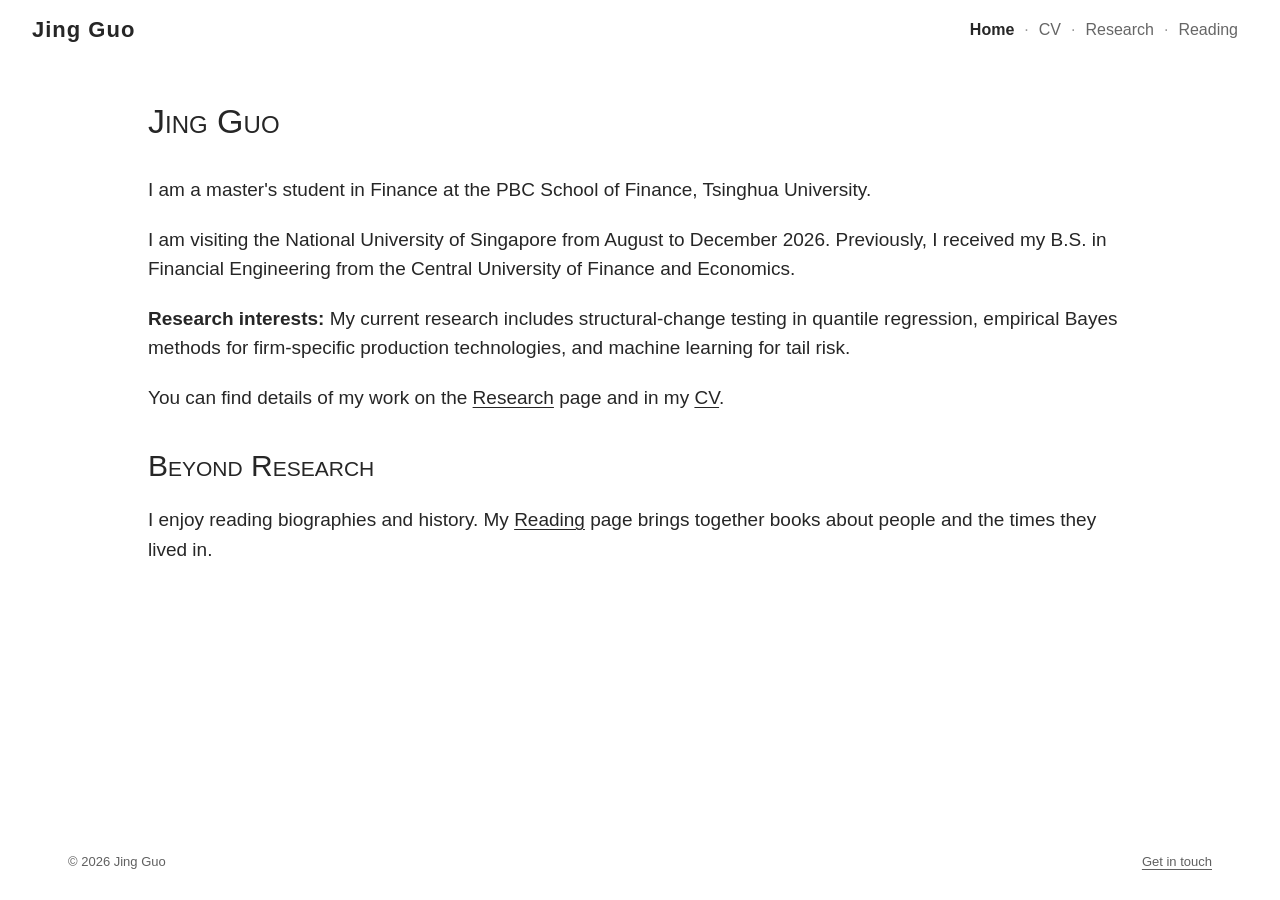
==== commit f6872f9c: "Add files via upload" ====
--- a/index.html
+++ b/index.html
@@ -25,7 +25,7 @@
 .coauthors, .subtle, .meta { color: var(--muted); }
 .coauthors { font-size: 18px; margin-bottom: 10px; }
 .meta { font-size: 16px; }
-.index-page .layout { display: grid; grid-template-columns: 290px minmax(0, 1fr); gap: 60px; padding-top: 40px; }
+.index-page .layout { max-width: 1040px; padding-top: 40px; }
 .home-title { font-size: 34px; font-weight: 400; font-variant: small-caps; line-height: 1.25; margin: 0 0 32px; }
 .profile { padding-top: 6px; font-size: 17px; }
 .affiliation { line-height: 1.75; }
@@ -71,8 +71,7 @@
   nav a { padding: 5px 8px; }
   nav a + a::before { left: -8px; }
   .layout { padding: 28px 22px 48px; }
-  .index-page .layout { display: flex; flex-direction: column; gap: 34px; padding-top: 22px; }
-  .index-page main { order: -1; }
+  .index-page .layout { padding-top: 22px; }
   .profile { border-top: 1px solid var(--line); padding-top: 26px; }
   .profile-rule { margin: 18px 0; }
   .home-title { font-size: 30px; margin-bottom: 24px; }
@@ -101,6 +100,5 @@
 }
 </style></head>
 <body class="index-page"><a class="skip" href="#main">Skip to content</a><div class="shell"><header class="masthead"><a class="brand" href="index.html">Jing Guo</a><nav aria-label="Main navigation"><a href="index.html" aria-current="page">Home</a><a href="cv.html">CV</a><a href="research.html">Research</a><a href="reading.html">Reading</a></nav></header>
-<div class="layout"><aside class="profile" aria-label="Affiliation and contact"><p class="affiliation">M.S. Student in Finance<br>PBC School of Finance<br>Tsinghua University</p><hr class="profile-rule"><div class="contact"><h2>Contact information</h2><a href="mailto:guoj.24@pbcsf.tsinghua.edu.cn">guoj.24@pbcsf.tsinghua.edu.cn</a><a href="CV.pdf">Curriculum Vitae (PDF)</a></div><hr class="profile-rule"><p class="interests">Outside of research: biographies and history, badminton, billiards, hiking, and video games.</p></aside>
-<main id="main"><h1 class="home-title">Jing Guo</h1><p class="lede">I am a master's student in Finance at the PBC School of Finance, Tsinghua University.</p><p>I am visiting the National University of Singapore from August to December 2026. Previously, I received my B.S. in Financial Engineering from the Central University of Finance and Economics.</p><p><strong>Research interests:</strong> My current research includes structural-change testing in quantile regression, empirical Bayes methods for firm-specific production technologies, and machine learning for tail risk.</p><p>You can find details of my work on the <a href="research.html">Research</a> page and in my <a href="CV.pdf">CV</a>.</p><h2>Working Paper</h2><article class="paper"><h3>Testing for Structural Changes in Factor-Augmented Quantile Regression via Discrete Fourier Transform</h3><p class="coauthors">with Xia Wang and Lingyun Zhou</p><p>Fourier-based tests for structural changes in factor-augmented quantile regression, with applications to U.S. macroeconomic panels.</p><details><summary>Research summary</summary><p>This project develops tests that allow for general forms of coefficient instability at a given conditional quantile. It establishes asymptotic properties and bootstrap validity with PCA-estimated latent factors, evaluates finite-sample size and power using Monte Carlo simulations, and examines structural-change patterns across frequencies in monthly and quarterly U.S. macroeconomic panels.</p></details></article><h2>Education</h2><ul class="education"><li><strong>Tsinghua University</strong><br>PBC School of Finance · M.S. in Finance<div class="meta">September 2024 – June 2027 (expected)</div></li><li><strong>National University of Singapore</strong><br>Visiting Graduate Student<div class="meta">August – December 2026</div></li><li><strong>Central University of Finance and Economics</strong><br>School of Finance · B.S. in Financial Engineering<div class="meta">September 2020 – June 2024</div></li></ul><h2>Beyond Research</h2><p>I enjoy reading biographies and history. My <a href="reading.html">Reading</a> page brings together books about people and the times they lived in.</p></main>
+<div class="layout"><main id="main"><h1 class="home-title">Jing Guo</h1><p class="lede">I am a master's student in Finance at the PBC School of Finance, Tsinghua University.</p><p>I am visiting the National University of Singapore from August to December 2026. Previously, I received my B.S. in Financial Engineering from the Central University of Finance and Economics.</p><p><strong>Research interests:</strong> My current research includes structural-change testing in quantile regression, empirical Bayes methods for firm-specific production technologies, and machine learning for tail risk.</p><p>You can find details of my work on the <a href="research.html">Research</a> page and in my <a href="CV.pdf">CV</a>.</p><h2>Beyond Research</h2><p>I enjoy reading biographies and history. My <a href="reading.html">Reading</a> page brings together books about people and the times they lived in.</p></main>
 </div><footer><span>© 2026 Jing Guo</span><span><a href="mailto:guoj.24@pbcsf.tsinghua.edu.cn">Get in touch</a></span></footer></div></body></html>
